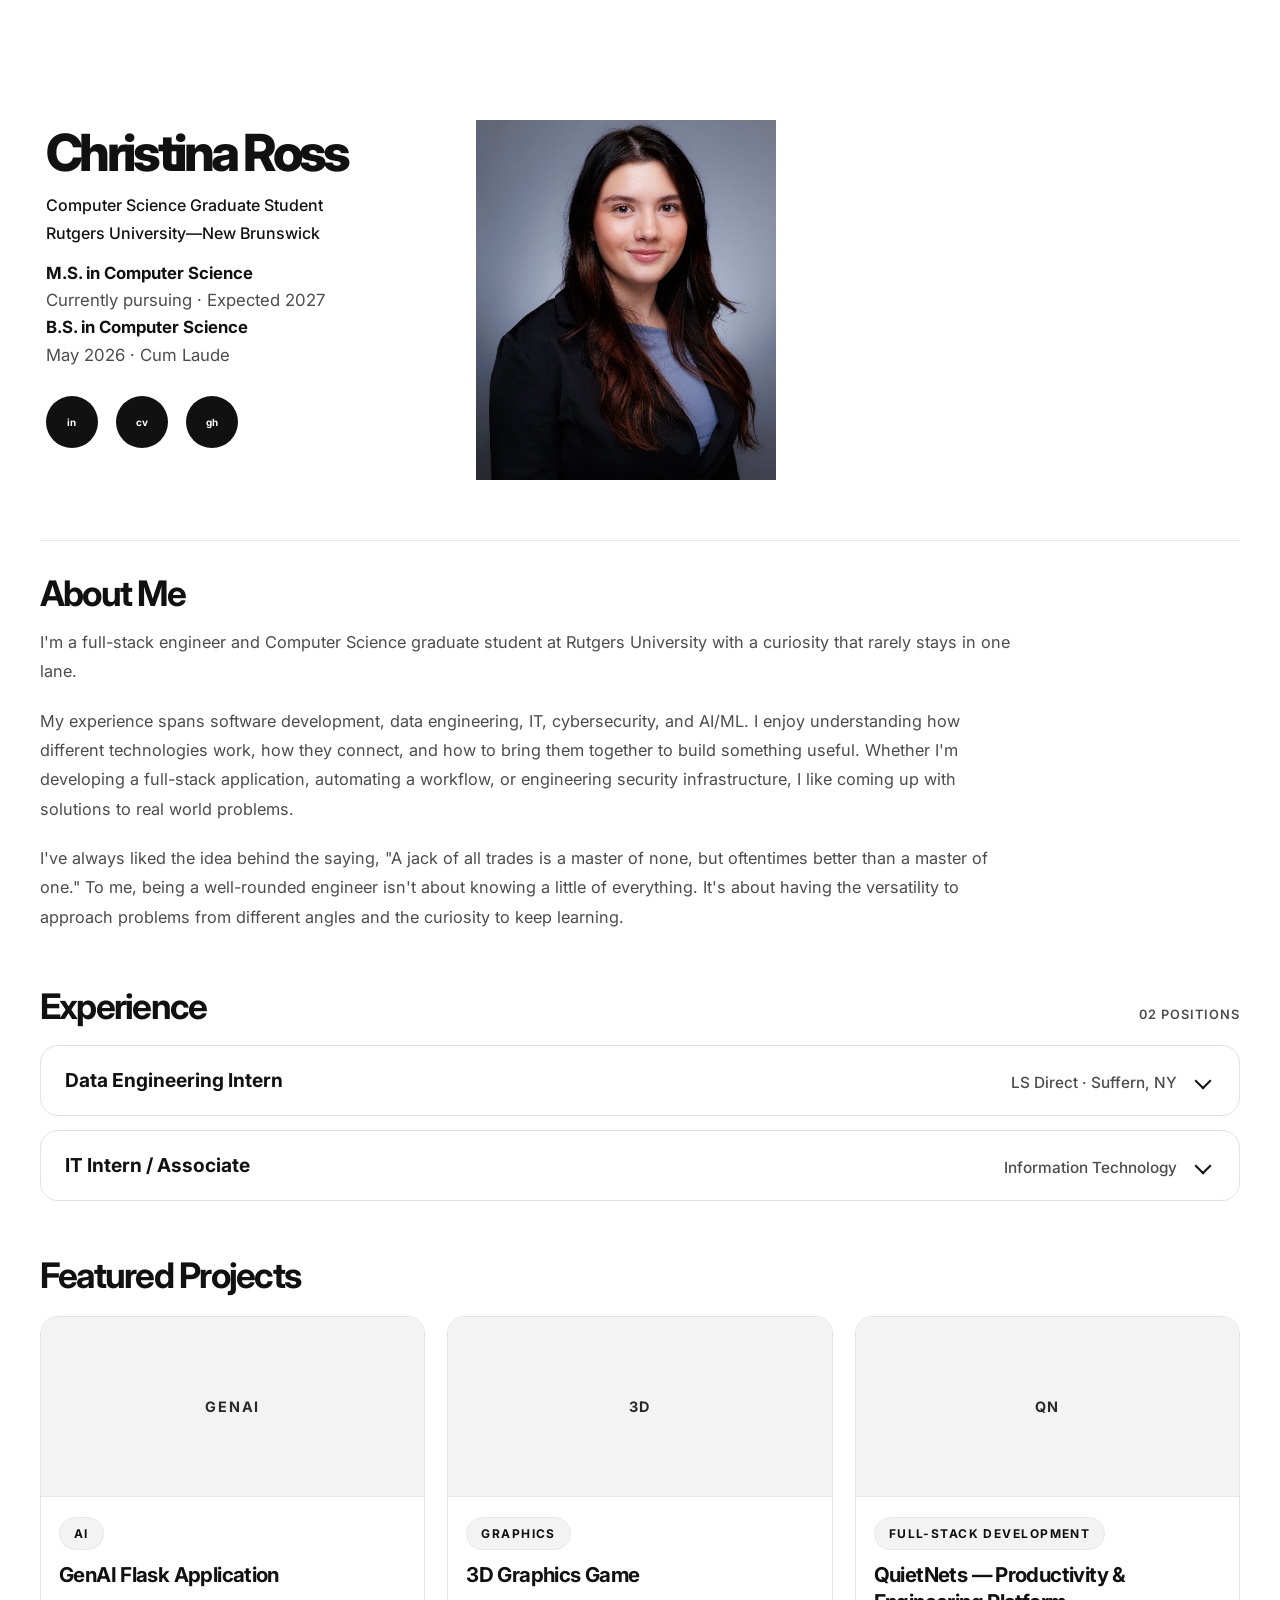
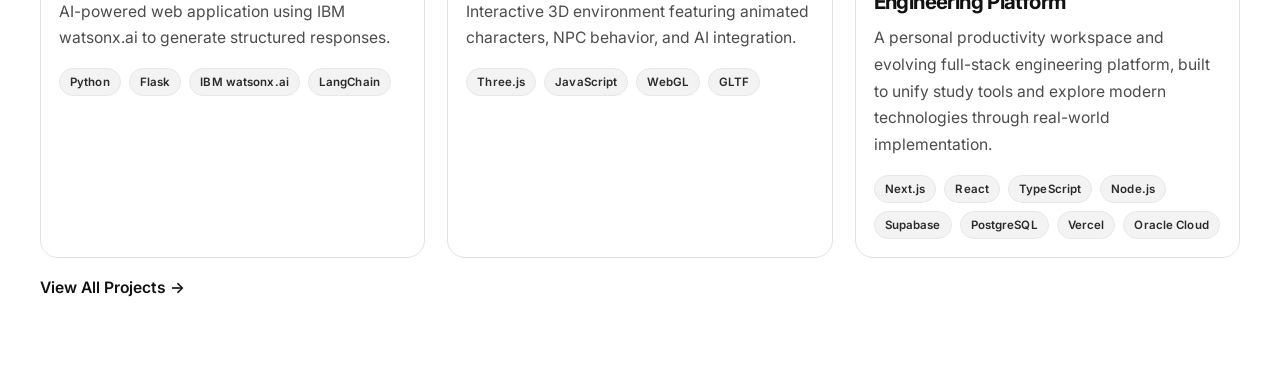
==== Resume Portfolio/index.html @ dfb537e1 "Update QuietNets featured project" ====
<!DOCTYPE html>
<html lang="en">
  <head>
    <meta charset="UTF-8" />
    <meta name="viewport" content="width=device-width, initial-scale=1.0" />
    <meta
      name="description"
      content="Christina Ross | Department of Computer Science, Rutgers-New Brunswick"
    />
    <title>Christina Ross</title>
    <link rel="preconnect" href="https://fonts.googleapis.com" />
    <link rel="preconnect" href="https://fonts.gstatic.com" crossorigin />
    <link
      href="https://fonts.googleapis.com/css2?family=Inter:wght@400;500;600;700;800;900&display=swap"
      rel="stylesheet"
    />
    <link rel="stylesheet" href="style.css" />
  </head>
  <body>
    <div class="page-shell">
      <header class="hero" aria-label="Profile header">
        <div class="hero-copy">
          <h1>Christina Ross</h1>
          <p class="dept">Computer Science Graduate Student</p>
          <p class="school">Rutgers University—New Brunswick</p>

          <div class="credential-group">
            <p class="credential-line"><span class="credential-label">M.S. in Computer Science</span></p>
            <p class="credential-line"><span class="credential-muted">Currently pursuing · Expected 2027</span></p>
            <p class="credential-line"><span class="credential-label">B.S. in Computer Science</span></p>
            <p class="credential-line"><span class="credential-muted">May 2026 · Cum Laude</span></p>
          </div>

          <nav class="social-links" aria-label="Links">
            <a href="https://www.linkedin.com/in/christina-a-ross-0234b2216/" target="_blank" rel="noreferrer" aria-label="LinkedIn" class="icon-circle">in</a>
            <a href="#" aria-label="Resume" class="icon-circle">cv</a>
            <a href="https://github.com/Christinaaross" target="_blank" rel="noreferrer" aria-label="GitHub" class="icon-circle">gh</a>
          </nav>

        </div>

        <div class="photo-wrap">
          <img src="christina.jpg" alt="Portrait of Christina Ross" />
        </div>
      </header>

      <div class="divider" aria-hidden="true"></div>

      <main>
        <section class="about-section" aria-labelledby="about-me-heading">
          <h2 id="about-me-heading">About Me</h2>
          <p>
            I'm a full-stack engineer and Computer Science graduate student at Rutgers University with a curiosity that rarely stays in one lane.
          </p>
          <br>
          <p>
            My experience spans software development, data engineering, IT, cybersecurity, and AI/ML. I enjoy understanding how different technologies work, how they connect, and how to bring them together to build something useful. Whether I'm developing a full-stack application, automating a workflow, or engineering security infrastructure, I like coming up with solutions to real world problems.
          </p>
          <br> 
          <p>
            I've always liked the idea behind the saying, "A jack of all trades is a master of none, but oftentimes better than a master of one." To me, being a well-rounded engineer isn't about knowing a little of everything. It's about having the versatility to approach problems from different angles and the curiosity to keep learning.
          </p>
        </section>

        <section class="experience-section" aria-labelledby="experience-heading">
          <div class="section-header">
            <h2 id="experience-heading">Experience</h2>
            <span class="position-count">02 Positions</span>
          </div>

          <div class="experience-list">
            <details class="experience-item">
              <summary>
                <div class="summary-main">
                  <p class="job-title">Data Engineering Intern</p>
                  <p class="company-line">LS Direct · Suffern, NY</p>
                </div>
                <span class="chevron" aria-hidden="true"></span>
              </summary>
              <div class="details-content">
                <ul>
                  <li>Built and maintained data pipelines to support reporting and operational workflows.</li>
                  <li>Collaborated with cross-functional teams to clean, validate, and transform data for analytics use cases.</li>
                  <li>Improved process efficiency by documenting systems, identifying bottlenecks, and supporting automation opportunities.</li>
                  <li>Technologies: Python, SQL, ETL workflows, data validation, cloud tools, and reporting systems.</li>
                </ul>
              </div>
            </details>

            <details class="experience-item">
              <summary>
                <div class="summary-main">
                  <p class="job-title">IT Intern / Associate</p>
                  <p class="company-line">Information Technology</p>
                </div>
                <span class="chevron" aria-hidden="true"></span>
              </summary>
              <div class="details-content">
                <ul>
                  <li>Supported day-to-day IT operations, troubleshooting technical issues and coordinating solutions for users.</li>
                  <li>Helped maintain documentation, device support processes, and service requests to improve responsiveness.</li>
                  <li>Worked with teams to improve system reliability, user support workflows, and operational efficiency.</li>
                  <li>Technologies: troubleshooting workflows, system support, documentation, and service operations.</li>
                </ul>
              </div>
            </details>
          </div>
        </section>

        <section class="projects-section" aria-labelledby="projects-heading">
          <div class="section-header projects-header">
            <h2 id="projects-heading">Featured Projects</h2>
          </div>

          <div id="project-grid" class="project-grid" aria-live="polite"></div>

          <div class="projects-footer">
            <a href="#" class="view-all-link" aria-label="View all projects">
              View All Projects <span aria-hidden="true">→</span>
            </a>
          </div>
        </section>
      </main>
    </div>

    <div id="project-modal" class="project-modal" aria-hidden="true">
      <div class="project-modal-backdrop" data-close-modal></div>
      <div class="project-modal-dialog" role="dialog" aria-modal="true" aria-labelledby="project-modal-title">
        <button type="button" class="modal-close" aria-label="Close project details">×</button>

        <div class="modal-header">
          <div class="project-modal-category" id="project-modal-category"></div>
          <h3 id="project-modal-title"></h3>
          <p class="project-subtitle" id="project-modal-subtitle"></p>
        </div>

        <div class="project-detail-tabs" id="project-detail-tabs"></div>

        <div class="modal-content" id="project-tab-panels"></div>

        <div class="modal-links">
          <a id="project-github-link" href="#" target="_blank" rel="noreferrer">GitHub Repository</a>
          <a id="project-demo-link" href="#" target="_blank" rel="noreferrer">Live Demo</a>
        </div>
      </div>
    </div>

    <script>
      const projects = [
        {
          id: "genai-flask-application",
          title: "GenAI Flask Application",
          category: "AI",
          description:
            "AI-powered web application using IBM watsonx.ai to generate structured responses.",
          technologies: ["Python", "Flask", "IBM watsonx.ai", "LangChain"],
          github: "#",
          demo: "#",
          overview:
            "This application combines a lightweight Flask backend with AI-driven prompting to generate structured, useful outputs for end users.",
          features: [
            "Prompt-based generation tailored to user requests",
            "Structured response handling for cleaner downstream use",
            "Integration with IBM watsonx.ai and LangChain primitives",
            "Simple, scalable web interface for interaction and experimentation"
          ],
          previewLabel: "GenAI"
        },
        {
          id: "threejs-game",
          title: "3D Graphics Game",
          category: "GRAPHICS",
          description:
            "Interactive 3D environment featuring animated characters, NPC behavior, and AI integration.",
          technologies: ["Three.js", "JavaScript", "WebGL", "GLTF"],
          github: "#",
          demo: "#",
          overview:
            "A collaborative 3D environment where users explore a scene featuring animated entities, behavioral systems, and visually rich interactions.",
          features: [
            "3D scene construction using Three.js and WebGL",
            "Animated characters and NPC behavior systems",
            "Asset-driven design with GLTF models",
            "Interactive environment built for exploration and play"
          ],
          previewLabel: "3D"
        },
        {
          id: "quietnets-productivity-platform",
          title: "QuietNets — Productivity & Engineering Platform",
          category: "FULL-STACK DEVELOPMENT",
          description:
            "A personal productivity workspace and evolving full-stack engineering platform, built to unify study tools and explore modern technologies through real-world implementation.",
          technologies: ["Next.js", "React", "TypeScript", "Node.js", "Supabase", "PostgreSQL", "Vercel", "Oracle Cloud"],
          github: "#",
          demo: "https://quietnets.vercel.app",
          overview:
            "QuietNets began as an effort to build the study and productivity environment I wished I had as a student. It has evolved into a continuously developing application where I can integrate and experiment with technologies I am learning.",
          subtitle: "Personal Project · Ongoing Development",
          realWorld:
            "QuietNets serves as a working full-stack platform for exploring modern web tools, deployment patterns, backend services, and secure application practices in a real-world product environment.",
          sections: {
            overview: {
              heading: "Overview",
              body: [
                "QuietNets began as an effort to build the study and productivity environment I wished I had as a student. Rather than relying on disconnected applications, I wanted a centralized workspace for studying, organizing tasks, managing resources, and staying focused.",
                "Over time, the project evolved into something more: a continuously developing platform where I can apply new engineering concepts, experiment with technologies, and integrate the systems I build into a functioning application.",
                "While the malware scanner is one integrated security component, QuietNets is primarily a personal productivity and engineering platform designed to support experimentation, workflow organization, and real-world full-stack development."
              ],
              bullets: [
                "Built a full-stack productivity workspace to consolidate study workflows, task management, and project organization.",
                "Used a modern frontend and backend stack to support a responsive, product-oriented user experience.",
                "Designed the application as an engineering playground for testing infrastructure, tooling, and deployment patterns.",
                "Integrated secure application practices and security-focused features as part of the broader platform, without making security the sole purpose of the project."
              ],
              quietNets: {
                title: "Engineering Playground",
                text: "QuietNets provides a real-world environment for exploring and validating new technologies, from infrastructure choices to developer workflows. It allows me to test ideas in a working application while keeping the product grounded in practical use and continued learning."
              }
            },
            architecture: {
              heading: "Architecture & Technologies",
              flow: [
                { title: "Frontend", subtitle: "Next.js · React · TypeScript", icon: "▣" },
                { title: "Backend", subtitle: "Node.js · API services", icon: "⚙️" },
                { title: "Database", subtitle: "Supabase · PostgreSQL", icon: "🗄️" },
                { title: "Authentication", subtitle: "Supabase Auth", icon: "🔐" },
                { title: "Cloud", subtitle: "Vercel · Oracle Cloud", icon: "☁️" },
                { title: "Security", subtitle: "File validation and malware scanning", icon: "🛡️" }
              ]
            },
            security: {
              heading: "Engineering Highlights",
              items: [
                ["Full-Stack Development", "Built a responsive application using Next.js, React, TypeScript, and Node.js-based server functionality."],
                ["Backend & Database Architecture", "Integrated Supabase and PostgreSQL with authentication, data persistence, and row-level access controls."],
                ["Cloud Infrastructure", "Deployed the frontend through Vercel and integrated Oracle Cloud infrastructure for backend services."],
                ["Authentication & Authorization", "Implemented secure application patterns to manage access and protect user-facing workflows."],
                ["Progressive Web App Capabilities", "Implemented PWA features to support installation on desktop and mobile devices."],
                ["Cybersecurity Integration", "Incorporated malware-focused security checks as one part of a broader platform designed for experimentation and product development."]
              ]
            },
            testing: {
              heading: "Engineering Playground",
              stats: [
                ["Ongoing", "Platform development"],
                ["Iterative", "Feature testing"],
                ["Practical", "Real deployment"],
                ["Flexible", "Technology exploration"]
              ],
              adversarial: [
                "Testing new architecture patterns in a live app context",
                "Evaluating frontend and backend integration choices",
                "Exploring secure design patterns in a working product",
                "Assessing new tooling and deployment workflows",
                "Building a sandbox for experimentation without sacrificing usability"
              ],
              note: "The project is designed as an evolving engineering environment, not a static demo."
            },
            tech: {
              heading: "Architecture & Technologies",
              rows: [
                ["Frontend", "Next.js, React, TypeScript"],
                ["Backend", "Node.js, server-side API routes"],
                ["Database", "PostgreSQL, Supabase"],
                ["Authentication", "Supabase Auth, secure access patterns"],
                ["Cloud", "Vercel, Oracle Cloud"],
                ["Security", "Malware scanning, file validation, application hardening"],
                ["Future exploration", "AI/ML, automation, additional integrations"]
              ]
            }
          },
          previewLabel: "QN"
        }
      ];

      const projectGrid = document.getElementById("project-grid");
      const projectModal = document.getElementById("project-modal");
      const projectModalTitle = document.getElementById("project-modal-title");
      const projectModalSubtitle = document.getElementById("project-modal-subtitle");
      const projectModalCategory = document.getElementById("project-modal-category");
      const projectDetailTabs = document.getElementById("project-detail-tabs");
      const projectTabPanels = document.getElementById("project-tab-panels");
      const projectGithubLink = document.getElementById("project-github-link");
      const projectDemoLink = document.getElementById("project-demo-link");
      let currentProject = null;
      let activeTab = "overview";

      function createProjectCard(project) {
        const card = document.createElement("article");
        card.className = "project-card";
        card.tabIndex = 0;
        card.setAttribute("role", "button");
        card.setAttribute("aria-label", `Open details for ${project.title}`);

        const preview = document.createElement("div");
        preview.className = "project-preview";
        preview.innerHTML = `<span class="project-preview-icon">${project.previewLabel}</span>`;

        const content = document.createElement("div");
        content.className = "project-content";
        content.innerHTML = `
          <div class="project-category">${project.category}</div>
          <h3>${project.title}</h3>
          <p>${project.description}</p>
          <div class="tech-tags">
            ${project.technologies.map((tag) => `<span>${tag}</span>`).join("")}
          </div>
        `;

        const openProject = () => openProjectDetails(project);
        card.addEventListener("click", openProject);
        card.addEventListener("keydown", (event) => {
          if (event.key === "Enter" || event.key === " ") {
            event.preventDefault();
            openProject();
          }
        });

        card.appendChild(preview);
        card.appendChild(content);
        return card;
      }

      function renderTabs() {
        const tabs = [
          { id: "overview", label: "Overview" },
          { id: "architecture", label: "Architecture" },
          { id: "security", label: "Security" },
          { id: "testing", label: "Testing" },
          { id: "tech", label: "Tech Stack" }
        ];

        projectDetailTabs.innerHTML = tabs
          .map(
            (tab) => `
              <button type="button" class="${tab.id === activeTab ? "active" : ""}" data-tab="${tab.id}">
                ${tab.label}
              </button>
            `
          )
          .join("");

        projectDetailTabs.querySelectorAll("button").forEach((button) => {
          button.addEventListener("click", () => {
            activeTab = button.dataset.tab;
            renderTabs();
            renderTabContent();
          });
        });
      }

      function renderTabContent() {
        if (!currentProject) return;
        const sections = currentProject.sections;
        const sectionContent = sections[activeTab];

        if (!sectionContent) return;

        const generated = [];

        if (activeTab === "overview") {
          generated.push(`
            <div class="tab-panel active">
              <div class="project-kicker">Overview</div>
              <h4>${sectionContent.heading}</h4>
              ${sectionContent.body.map((paragraph) => `<p>${paragraph}</p>`).join("")}
              <div class="project-quietnets">
                <h5>${sectionContent.quietNets.title}</h5>
                <p>${sectionContent.quietNets.text}</p>
              </div>
              <div class="modal-section">
                <h4>Key contributions</h4>
                <ul>
                  ${sectionContent.bullets.map((item) => `<li>${item}</li>`).join("")}
                </ul>
              </div>
            </div>
          `);
        }

        if (activeTab === "architecture") {
          generated.push(`
            <div class="tab-panel active">
              <div class="project-kicker">Architecture</div>
              <h4>${sectionContent.heading}</h4>
              <div class="architecture-flow">
                ${sectionContent.flow
                  .map(
                    (item, index) => `
                      <div>
                        <div class="arch-box">
                          <div class="icon">${item.icon}</div>
                          <strong>${item.title}</strong>
                          <span>${item.subtitle}</span>
                        </div>
                        ${index < sectionContent.flow.length - 1 ? '<div class="arch-arrow">↓</div>' : ""}
                      </div>
                    `
                  )
                  .join("")}
              </div>
            </div>
          `);
        }

        if (activeTab === "security") {
          generated.push(`
            <div class="tab-panel active">
              <div class="project-kicker">Security Engineering</div>
              <h4>${sectionContent.heading}</h4>
              <div class="security-checklist">
                ${sectionContent.items
                  .map(
                    ([title, text]) => `
                      <div class="issue"><strong>${title}</strong><span>${text}</span></div>
                    `
                  )
                  .join("")}
              </div>
            </div>
          `);
        }

        if (activeTab === "testing") {
          generated.push(`
            <div class="tab-panel active">
              <div class="project-kicker">Security Testing</div>
              <h4>${sectionContent.heading}</h4>
              <div class="test-grid">
                ${sectionContent.stats
                  .map(
                    ([value, label]) => `
                      <div class="test-stat">
                        <strong>${value}</strong>
                        <span>${label}</span>
                      </div>
                    `
                  )
                  .join("")}
              </div>
              <div class="modal-section">
                <h4>Attack and failure scenarios tested</h4>
                <ul class="adversarial-list">
                  ${sectionContent.adversarial.map((item) => `<li>${item}</li>`).join("")}
                </ul>
              </div>
              <p class="note-text">${sectionContent.note}</p>
            </div>
          `);
        }

        if (activeTab === "tech") {
          generated.push(`
            <div class="tab-panel active">
              <div class="project-kicker">Technologies</div>
              <h4>${sectionContent.heading}</h4>
              <div class="tech-table">
                ${sectionContent.rows
                  .map(
                    ([tech, purpose]) => `
                      <div class="tech-row"><strong>${tech}</strong><span>${purpose}</span></div>
                    `
                  )
                  .join("")}
              </div>
            </div>
          `);
        }

        projectTabPanels.innerHTML = generated.join("");
      }

      function openProjectDetails(project) {
        currentProject = project;
        activeTab = "overview";
        projectModalTitle.textContent = project.title;
        projectModalSubtitle.textContent = project.subtitle || "Independent Security Engineering Project";
        projectModalCategory.textContent = project.category;
        projectGithubLink.href = project.github;
        projectDemoLink.href = project.demo;
        renderTabs();
        renderTabContent();
        projectModal.classList.add("is-visible");
        projectModal.setAttribute("aria-hidden", "false");
      }

      function closeProjectDetails() {
        projectModal.classList.remove("is-visible");
        projectModal.setAttribute("aria-hidden", "true");
      }

      document.querySelectorAll("[data-close-modal]").forEach((button) => {
        button.addEventListener("click", closeProjectDetails);
      });

      document.querySelector(".modal-close").addEventListener("click", closeProjectDetails);

      document.addEventListener("keydown", (event) => {
        if (event.key === "Escape" && projectModal.classList.contains("is-visible")) {
          closeProjectDetails();
        }
      });

      projects.forEach((project) => {
        projectGrid.appendChild(createProjectCard(project));
      });
    </script>
  </body>
</html>
---- Resume Portfolio/style.css ----
:root {
  --page-bg: #ffffff;
  --text: #111111;
  --muted: #4c4c4c;
  --soft: #f3f3f3;
  --divider: #e7e7e7;
  --black: #111111;
}

* {
  box-sizing: border-box;
}

html {
  scroll-behavior: smooth;
}

body {
  margin: 0;
  background: var(--page-bg);
  color: var(--text);
  font-family: "Inter", "Helvetica Neue", Arial, sans-serif;
}

img {
  max-width: 100%;
  display: block;
}

 a {
  color: inherit;
}

.page-shell {
  width: min(1200px, calc(100% - 72px));
  margin: 0 auto;
  padding: 72px 0 90px;
}

.hero {
  display: flex;
  align-items: center;
  justify-content: flex-start;
  gap: 110px;
  min-height: 420px;
  padding-left: 6px;
}

.hero-copy {
  flex: 0 1 auto;
  min-width: 0;
  padding-top: 12px;
}

h1 {
  margin: 0;
  font-size: clamp(3rem, 4vw, 5.2rem);
  line-height: 0.95;
  letter-spacing: -0.07em;
  font-weight: 800;
}

.dept,
.school {
  margin: 0;
  font-size: clamp(1rem, 1.2vw, 1.2rem);
  font-weight: 500;
  color: var(--text);
}

.dept {
  margin-top: 18px;
}

.school {
  margin-top: 8px;
}

.credential-group {
  margin-top: 18px;
  display: flex;
  flex-direction: column;
  gap: 2px;
  padding-left: 0;
}

.credential-line {
  margin: 0;
  font-size: 1.05rem;
  line-height: 1.5;
  color: var(--text);
}

.credential-label {
  font-weight: 700;
}

.credential-muted {
  color: var(--muted);
  font-weight: 400;
}

.social-links {
  display: flex;
  align-items: center;
  gap: 18px;
  margin-top: 28px;
  flex-wrap: wrap;
}

.profile-note {
  margin-top: 18px;
  font-size: 0.95rem;
  color: var(--muted);
  font-style: italic;
}

.icon-circle {
  display: inline-flex;
  align-items: center;
  justify-content: center;
  width: 52px;
  height: 52px;
  border-radius: 50%;
  background: var(--black);
  color: #ffffff;
  text-decoration: none;
  font-size: 0.62rem;
  font-weight: 700;
  letter-spacing: 0.02em;
  text-transform: lowercase;
  transition: transform 0.2s ease, opacity 0.2s ease;
}

.icon-circle:hover {
  opacity: 0.9;
  transform: translateY(-1px);
}

.photo-wrap {
  flex: 0 0 300px;
  align-self: flex-start;
  display: flex;
  justify-content: flex-start;
  margin-top: 48px;
  margin-left: 18px;
  padding: 0;
}

.photo-wrap img {
  width: 300px;
  height: auto;
  aspect-ratio: 5 / 6;
  object-fit: cover;
  object-position: center 38%;
  display: block;
  border: 0;
  box-shadow: none;
  border-radius: 0;
  background: transparent;
}

.divider {
  border-top: 1px solid var(--divider);
  margin-top: 48px;
}

.about-section {
  padding-top: 34px;
}

.about-section h2 {
  margin: 0 0 16px;
  font-size: clamp(2.2rem, 2.4vw, 3.1rem);
  line-height: 1.05;
  letter-spacing: -0.05em;
  font-weight: 700;
}

.about-section p {
  max-width: 980px;
  margin: 0;
  font-size: 1.02rem;
  line-height: 1.8;
  color: var(--muted);
}

.about-section p + p {
  margin-top: 1rem;
}

.experience-section {
  padding-top: 56px;
}

.section-header {
  display: flex;
  align-items: baseline;
  justify-content: space-between;
  gap: 16px;
  margin-bottom: 20px;
}

.section-header h2 {
  margin: 0;
  font-size: clamp(2.2rem, 2.4vw, 3.1rem);
  line-height: 1.05;
  letter-spacing: -0.05em;
  font-weight: 700;
}

.position-count {
  font-size: 0.8rem;
  letter-spacing: 0.08em;
  text-transform: uppercase;
  color: var(--muted);
  font-weight: 600;
}

.experience-list {
  display: flex;
  flex-direction: column;
  gap: 14px;
}

.experience-item {
  border: 1px solid #dfe3e8;
  border-radius: 18px;
  background: #ffffff;
  overflow: hidden;
  transition: border-color 0.2s ease, box-shadow 0.2s ease;
}

.experience-item:hover {
  border-color: #c7ced6;
  box-shadow: 0 8px 18px rgba(17, 17, 17, 0.04);
}

.experience-item[open] {
  border-color: #111111;
  box-shadow: 0 8px 18px rgba(17, 17, 17, 0.06);
}

.experience-item summary {
  list-style: none;
  display: flex;
  align-items: center;
  justify-content: space-between;
  gap: 20px;
  width: 100%;
  padding: 22px 24px;
  cursor: pointer;
}

.experience-item summary::-webkit-details-marker {
  display: none;
}

.summary-main {
  display: flex;
  align-items: center;
  justify-content: space-between;
  width: 100%;
  gap: 16px;
}

.job-title {
  margin: 0;
  font-size: 1.2rem;
  line-height: 1.3;
  font-weight: 700;
}

.company-line {
  margin: 4px 0 0;
  color: var(--muted);
  font-size: 0.96rem;
  font-weight: 500;
}

.chevron {
  width: 12px;
  height: 12px;
  border-right: 2px solid #111111;
  border-bottom: 2px solid #111111;
  transform: rotate(45deg);
  transition: transform 0.2s ease;
  flex-shrink: 0;
  margin-right: 6px;
}

.experience-item[open] .chevron {
  transform: rotate(225deg);
}

.details-content {
  padding: 0 24px 22px;
  color: var(--muted);
}

.details-content ul {
  margin: 0;
  padding-left: 1.2rem;
  line-height: 1.8;
}

.details-content li + li {
  margin-top: 4px;
}

.projects-section {
  padding-top: 56px;
}

.projects-header {
  margin-bottom: 22px;
}

.project-grid {
  display: grid;
  grid-template-columns: repeat(3, minmax(0, 1fr));
  gap: 22px;
}

.project-card {
  display: flex;
  flex-direction: column;
  background: #ffffff;
  border: 1px solid #dfe3e8;
  border-radius: 18px;
  overflow: hidden;
  cursor: pointer;
  transition: transform 0.2s ease, box-shadow 0.2s ease, border-color 0.2s ease;
}

.project-card:hover,
.project-card:focus-visible {
  transform: translateY(-3px);
  border-color: #c7ced6;
  box-shadow: 0 10px 22px rgba(17, 17, 17, 0.06);
}

.project-preview {
  display: flex;
  align-items: center;
  justify-content: center;
  width: 100%;
  height: 180px;
  background: #f3f3f3;
  border-bottom: 1px solid #e7e7e7;
  color: #2a2a2a;
  font-size: 0.9rem;
  font-weight: 700;
  letter-spacing: 0.12em;
  text-transform: uppercase;
}

.project-category,
.project-modal-category {
  display: inline-flex;
  align-items: center;
  justify-content: center;
  gap: 8px;
  margin-bottom: 12px;
  padding: 8px 14px;
  border-radius: 999px;
  background: #f3f3f3;
  border: 1px solid #e7e7e7;
  color: var(--text);
  font-size: 0.75rem;
  font-weight: 700;
  letter-spacing: 0.12em;
  text-transform: uppercase;
}

.project-content {
  padding: 20px 18px 18px;
}

.project-content h3 {
  margin: 0 0 10px;
  font-size: 1.28rem;
  line-height: 1.3;
  letter-spacing: -0.03em;
}

.project-content p {
  margin: 0;
  color: var(--muted);
  line-height: 1.7;
  font-size: 0.98rem;
}

.tech-tags {
  display: flex;
  flex-wrap: wrap;
  gap: 8px;
  margin-top: 16px;
}

.tech-tags span,
.modal-tech-tags span {
  display: inline-flex;
  align-items: center;
  padding: 6px 10px;
  border-radius: 999px;
  background: #f3f3f3;
  border: 1px solid #e7e7e7;
  color: #2a2a2a;
  font-size: 0.72rem;
  font-weight: 600;
  letter-spacing: 0.01em;
}

.projects-footer {
  display: flex;
  justify-content: flex-start;
  padding-top: 20px;
}

.view-all-link {
  color: var(--text);
  text-decoration: none;
  font-weight: 600;
  font-size: 0.98rem;
}

.view-all-link:hover {
  text-decoration: underline;
}

.project-modal {
  position: fixed;
  inset: 0;
  display: none;
  align-items: center;
  justify-content: center;
  z-index: 1000;
  padding: 24px;
}

.project-modal.is-visible {
  display: flex;
}

.project-modal-backdrop {
  position: absolute;
  inset: 0;
  background: rgba(0, 0, 0, 0.7);
}

.project-modal-dialog {
  position: relative;
  z-index: 1;
  width: min(1180px, 100%);
  max-height: min(90vh, 900px);
  overflow: auto;
  background: #ffffff;
  border: 1px solid #dfe3e8;
  border-radius: 28px;
  box-shadow: 0 18px 44px rgba(17, 17, 17, 0.12);
  color: var(--text);
}

.modal-close {
  position: absolute;
  top: 22px;
  right: 22px;
  border: 1px solid #dfe3e8;
  background: #ffffff;
  color: var(--text);
  width: 42px;
  height: 42px;
  border-radius: 50%;
  font-size: 1.6rem;
  line-height: 1;
  cursor: pointer;
}

.modal-header {
  padding: 34px 28px 18px;
}

.modal-header h3 {
  margin: 0;
  font-size: clamp(2rem, 3vw, 3rem);
  line-height: 1.1;
  letter-spacing: -0.06em;
  font-weight: 700;
}

.modal-header .project-subtitle {
  margin: 10px 0 0;
  color: var(--muted);
  font-size: 1.05rem;
  line-height: 1.5;
}

.project-detail-tabs {
  display: flex;
  gap: 12px;
  flex-wrap: wrap;
  padding: 0 28px 18px;
}

.project-detail-tabs button {
  border: 1px solid #dfe3e8;
  background: #f7f7f7;
  color: var(--text);
  border-radius: 999px;
  padding: 12px 18px;
  font-size: 1rem;
  cursor: pointer;
  transition: all 0.2s ease;
}

.project-detail-tabs button.active {
  background: #111111;
  color: #ffffff;
  border-color: #111111;
}

.modal-content {
  padding: 0 28px 28px;
}

.tab-panel {
  display: none;
}

.tab-panel.active {
  display: block;
}

.tab-panel h4 {
  margin: 0 0 18px;
  font-size: clamp(2rem, 2.2vw, 2.6rem);
  line-height: 1.1;
  letter-spacing: -0.05em;
}

.tab-panel p,
.tab-panel li {
  color: var(--muted);
  line-height: 1.8;
  font-size: 1.08rem;
}

.tab-panel p {
  margin: 0 0 18px;
}

.tab-panel ul {
  margin: 0;
  padding-left: 1.5rem;
}

.tab-panel li + li {
  margin-top: 8px;
}

.project-kicker {
  display: inline-flex;
  align-items: center;
  gap: 10px;
  margin: 0 0 18px;
  padding: 10px 16px;
  border-radius: 999px;
  background: #f3f3f3;
  border: 1px solid #e7e7e7;
  font-size: 0.82rem;
  letter-spacing: 0.12em;
  text-transform: uppercase;
  color: var(--text);
  font-weight: 700;
}

.project-quietnets {
  margin-top: 20px;
  padding-top: 18px;
  border-top: 1px solid #e7e7e7;
}

.project-quietnets h5 {
  margin: 0 0 10px;
  font-size: 1.1rem;
  color: var(--text);
}

.project-quietnets a {
  color: var(--text);
  text-decoration: underline;
}

.architecture-flow {
  display: flex;
  flex-direction: column;
  gap: 18px;
  margin-top: 10px;
}

.arch-box {
  display: flex;
  flex-direction: column;
  align-items: center;
  justify-content: center;
  min-height: 130px;
  padding: 18px 22px;
  background: #f7f7f7;
  border: 1px solid #e7e7e7;
  border-radius: 18px;
  text-align: center;
}

.arch-box .icon {
  font-size: 1.8rem;
  margin-bottom: 6px;
}

.arch-box strong {
  display: block;
  font-size: clamp(1.5rem, 2vw, 2rem);
  line-height: 1.2;
  margin-bottom: 4px;
}

.arch-box span {
  color: var(--muted);
  font-size: 1rem;
}

.arch-arrow {
  text-align: center;
  font-size: 2rem;
  color: var(--muted);
}

.security-checklist,
.tech-table {
  display: grid;
  grid-template-columns: 1fr 1.6fr;
  gap: 12px 20px;
}

.security-checklist .issue,
.tech-table .tech-row {
  display: contents;
}

.security-checklist .issue > strong,
.tech-table .tech-row > strong {
  font-size: 1.1rem;
  font-weight: 700;
  color: var(--text);
  padding-top: 6px;
}

.security-checklist .issue > span,
.tech-table .tech-row > span {
  color: var(--muted);
  line-height: 1.7;
  padding-top: 6px;
}

.security-checklist .issue::before,
.tech-table .tech-row::before {
  content: "✓";
  color: #62d39a;
  font-weight: 800;
  font-size: 1.2rem;
  display: inline-block;
  margin-right: 10px;
  vertical-align: middle;
}

.test-grid {
  display: grid;
  grid-template-columns: repeat(2, minmax(0, 1fr));
  gap: 20px 30px;
  margin-top: 12px;
}

.test-stat {
  display: flex;
  flex-direction: column;
  gap: 6px;
}

.test-stat strong {
  font-size: clamp(2.2rem, 3vw, 3rem);
  letter-spacing: -0.06em;
}

.test-stat span {
  color: var(--muted);
  font-size: 1rem;
}

.adversarial-list {
  margin-top: 22px;
  padding-left: 1.2rem;
}

.note-text {
  margin-top: 26px;
  color: var(--muted);
}

.modal-links {
  display: flex;
  flex-wrap: wrap;
  gap: 12px;
  margin-top: 0;
  padding: 0 28px 28px;
}

.modal-links a {
  display: inline-flex;
  align-items: center;
  justify-content: center;
  padding: 10px 14px;
  border: 1px solid #dfe3e8;
  border-radius: 999px;
  text-decoration: none;
  color: var(--text);
  background: #f7f7f7;
  transition: border-color 0.2s ease, transform 0.2s ease;
}

.modal-links a:hover {
  border-color: #c7ced6;
  transform: translateY(-1px);
}

@media (max-width: 980px) {
  .project-grid {
    grid-template-columns: repeat(2, minmax(0, 1fr));
  }

  .security-checklist,
  .tech-table {
    grid-template-columns: 1fr;
  }
}

@media (max-width: 980px) {
  .project-grid {
    grid-template-columns: repeat(2, minmax(0, 1fr));
  }
}

@media (max-width: 820px) {
  .page-shell {
    width: min(100% - 28px, 680px);
    padding-top: 38px;
    padding-bottom: 52px;
  }

  .hero {
    flex-direction: column;
    align-items: center;
    text-align: center;
    gap: 26px;
  }

  .hero-copy {
    width: 100%;
  }

  .contact-row {
    justify-content: center;
  }

  .social-links {
    justify-content: center;
  }

  .photo-wrap {
    width: 100%;
    justify-content: center;
    flex-basis: auto;
    align-self: center;
    margin-top: 0;
    padding: 0;
  }

  .photo-wrap img {
    width: min(72vw, 320px);
    height: auto;
    max-height: none;
  }

  .divider {
    margin-top: 32px;
  }
}
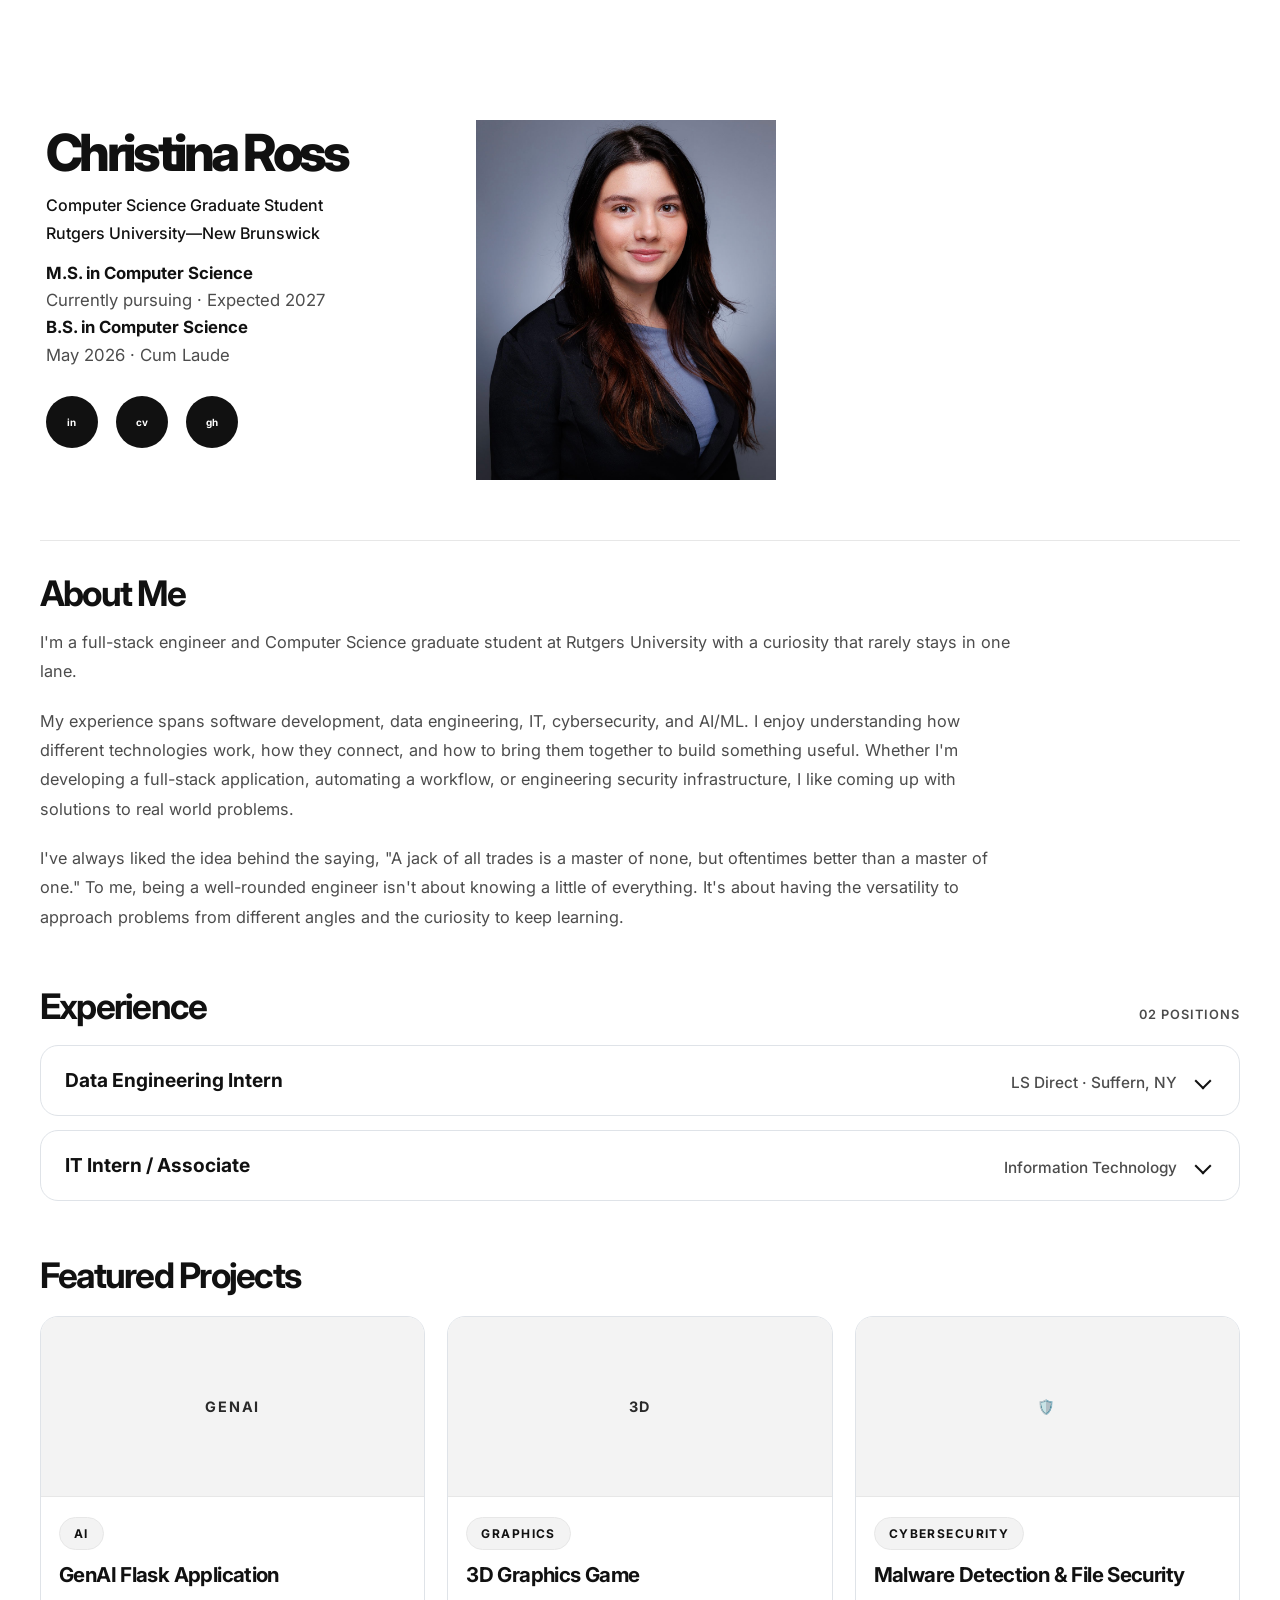
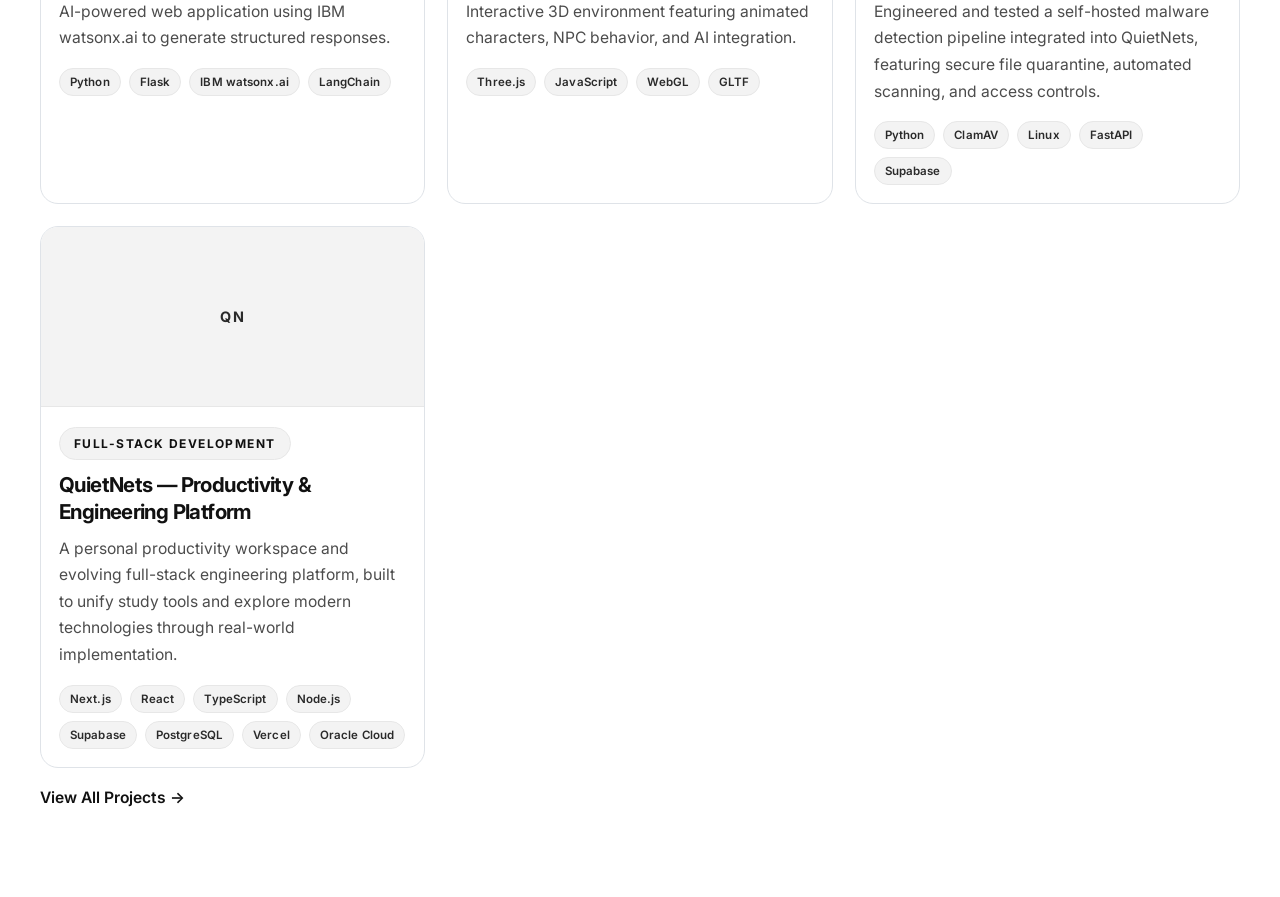
==== commit ff84e0ce: "Restore separate malware and QuietNets cards" ====
--- a/Resume Portfolio/index.html
+++ b/Resume Portfolio/index.html
@@ -186,6 +186,96 @@
           previewLabel: "3D"
         },
         {
+          id: "malware-detection-file-security",
+          title: "Malware Detection & File Security",
+          category: "CYBERSECURITY",
+          description:
+            "Engineered and tested a self-hosted malware detection pipeline integrated into QuietNets, featuring secure file quarantine, automated scanning, and access controls.",
+          technologies: ["Python", "ClamAV", "Linux", "FastAPI", "Supabase"],
+          github: "#",
+          demo: "https://quietnets.vercel.app",
+          overview:
+            "This project addresses the core security challenge of safely handling uploaded files in a web application. I designed and implemented a self-hosted malware scanning pipeline for QuietNets that quarantines suspicious uploads, blocks unverified files, and enforces controlled release policies before content reaches end users.",
+          subtitle: "Independent Security Engineering Project",
+          realWorld:
+            "QuietNets is the working full-stack application where this security pipeline was implemented and tested. The system protects user file uploads within the application by validating content and enforcing controlled access before files are released.",
+          sections: {
+            overview: {
+              heading: "Project overview",
+              body: [
+                "Designed and deployed a self-hosted malware detection pipeline that scans uploaded files before allowing access to them.",
+                "The system combines asynchronous background processing, file quarantine, antivirus scanning, and database-level access controls to prevent malicious or unverified files from reaching users.",
+                "The workflow was implemented directly in QuietNets to protect real application file uploads while preserving a secure and auditable release process."
+              ],
+              bullets: [
+                "Developed a Python-based scanning worker and REST API for secure file handling.",
+                "Integrated ClamAV antivirus scanning with automated signature updates.",
+                "Implemented quarantine, file verification, and secure release workflows.",
+                "Deployed and hardened a Linux scanning environment for controlled execution."
+              ],
+              quietNets: {
+                title: "Real-World Application: QuietNets",
+                text: "This system protects file uploads in the QuietNets application, where files are validated in a secure pipeline before they are released to downstream users. The solution was designed to be practical, measurable, and production-aware while keeping the architecture focused on security and reliability."
+              }
+            },
+            architecture: {
+              heading: "System architecture",
+              flow: [
+                { title: "File upload", subtitle: "Next.js / Vercel", icon: "⇪" },
+                { title: "Private quarantine", subtitle: "Supabase Storage + PostgreSQL", icon: "🔒" },
+                { title: "Background worker", subtitle: "Oracle Linux · Python · FastAPI", icon: "⚙️" },
+                { title: "ClamAV scanning", subtitle: "Signature-based detection", icon: "🛡️" },
+                { title: "Verified release", subtitle: "Approved file or block", icon: "✅" }
+              ]
+            },
+            security: {
+              heading: "Security engineering controls",
+              items: [
+                ["Fail-closed architecture", "Unscanned, suspicious, or failed uploads cannot be released."],
+                ["HMAC-SHA256 authentication", "Signed worker requests with timestamps, key IDs, nonces, and replay protection."],
+                ["Least-privilege storage", "Private quarantine, Supabase Row Level Security, and server-only credentials."],
+                ["Linux hardening", "SELinux enforcing, local scanner binding, restricted Unix socket, and systemd services."],
+                ["File validation", "Size and content checks, archive protection, and SHA-256 integrity verification."],
+                ["Recovery controls", "Job leases, bounded retries, and recovery flow for worker or scanner interruptions."]
+              ]
+            },
+            testing: {
+              heading: "Security validation",
+              stats: [
+                ["75/75", "Scanner tests"],
+                ["50/50", "End-to-end tests"],
+                ["30/30", "Database policy tests"],
+                ["20/20", "Security unit tests"]
+              ],
+              adversarial: [
+                "EICAR antivirus test files, including ZIP-contained samples",
+                "Encrypted archives and decompression-bomb attempts",
+                "File type and content mismatches",
+                "Concurrent file uploads",
+                "Scanner outages, retry behavior, and crash recovery",
+                "Unauthorized file access and verified-file replacement attempts"
+              ],
+              note: "These are recorded results from the project’s test runs, not a formal security certification."
+            },
+            tech: {
+              heading: "Technologies and their roles",
+              rows: [
+                ["Python", "Background scanning worker and service orchestration."],
+                ["FastAPI / Uvicorn", "Local scanning API and request handling."],
+                ["ClamAV / clamd", "Signature-based malware detection."],
+                ["freshclam", "Antivirus signature updates."],
+                ["Oracle Linux", "Self-hosted scanning infrastructure."],
+                ["systemd", "Worker and scanner service management."],
+                ["SELinux", "Operating system access restrictions."],
+                ["Supabase / PostgreSQL", "Quarantine metadata, job state, and RLS."],
+                ["Next.js / TypeScript", "Secure upload and job-management endpoints."],
+                ["HMAC-SHA256", "Authenticated worker communications and request integrity."]
+              ]
+            }
+          },
+          previewLabel: "🛡️"
+        },
+        {
           id: "quietnets-productivity-platform",
           title: "QuietNets — Productivity & Engineering Platform",
           category: "FULL-STACK DEVELOPMENT",
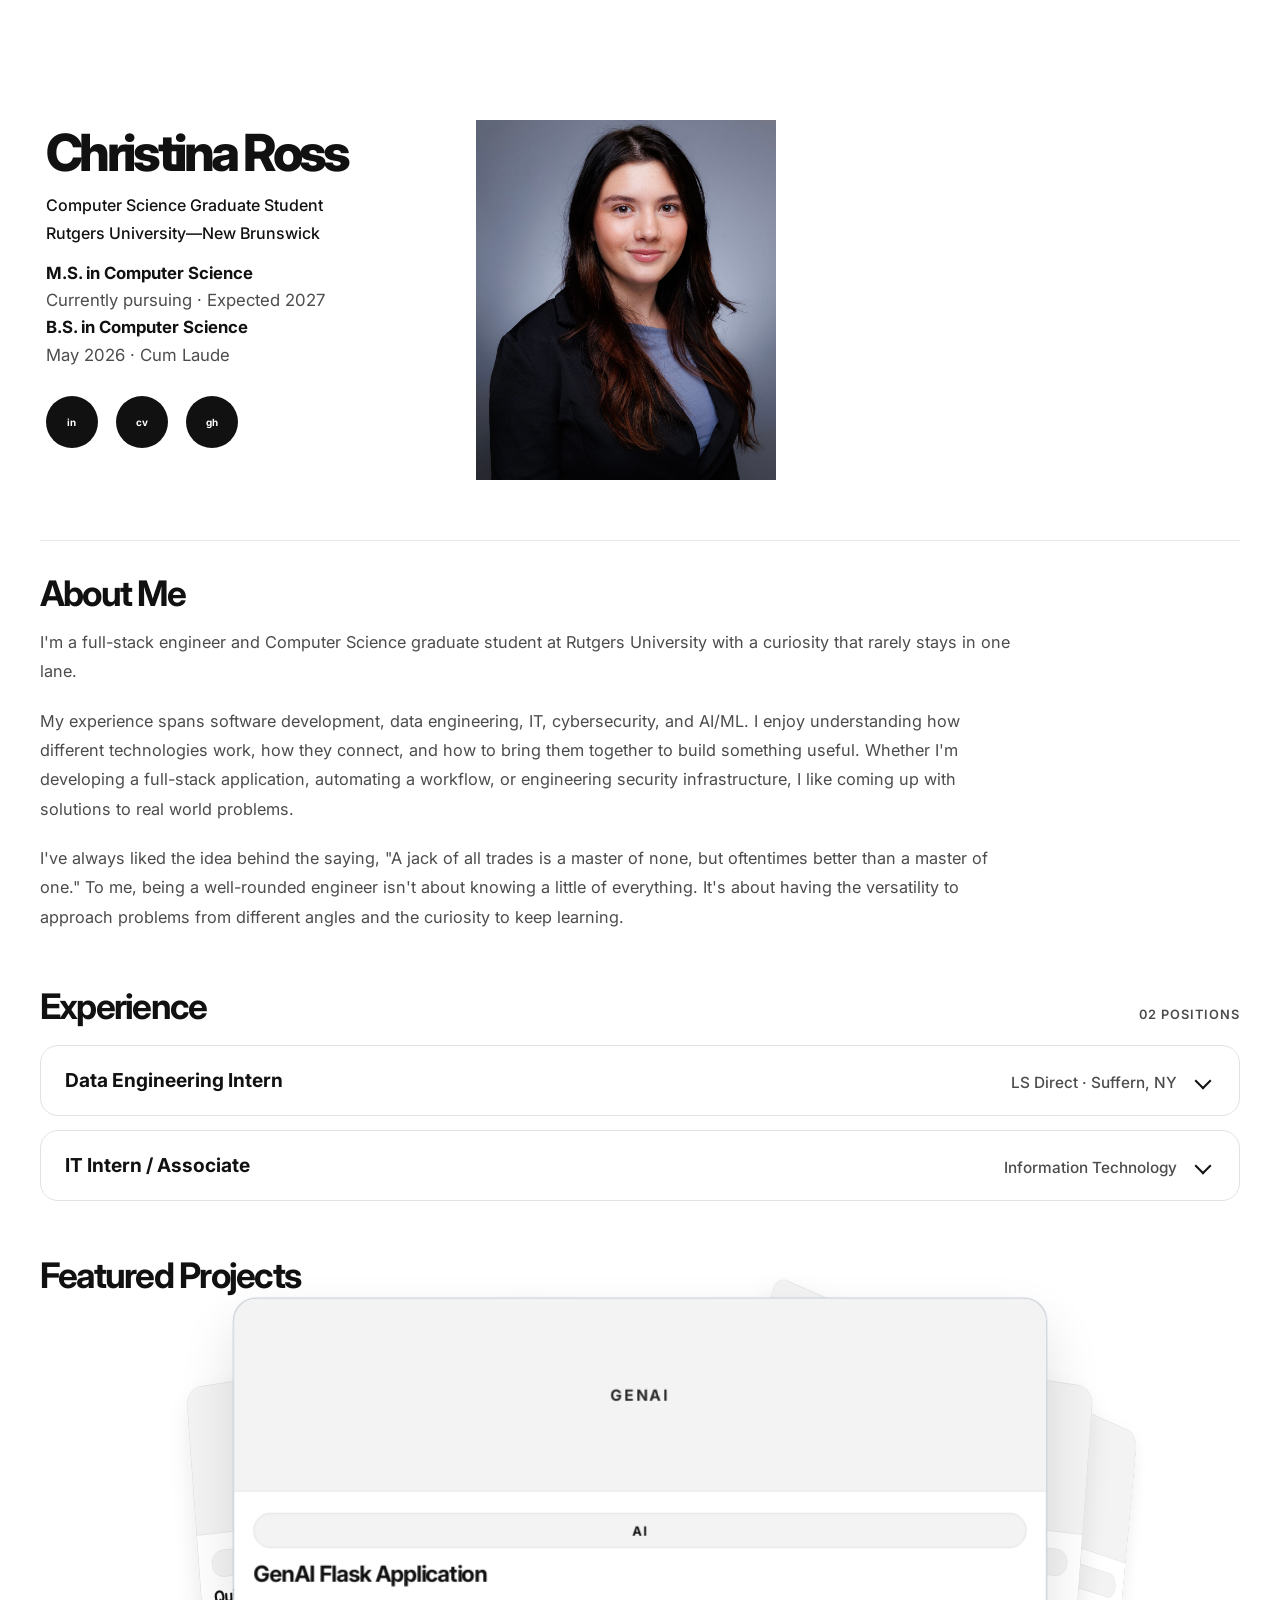
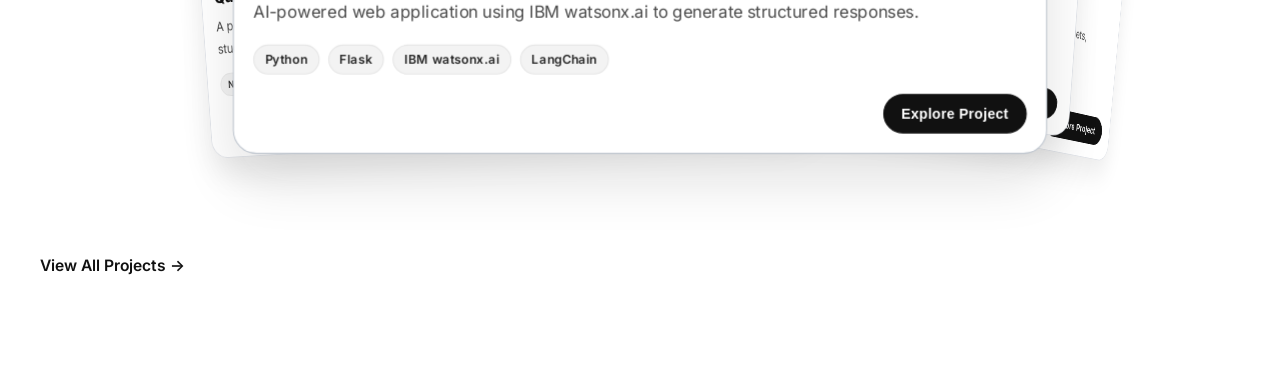
==== commit e94704c6: "Redesign featured project stack" ====
--- a/Resume Portfolio/index.html
+++ b/Resume Portfolio/index.html
@@ -376,12 +376,41 @@
       let currentProject = null;
       let activeTab = "overview";
 
-      function createProjectCard(project) {
+      let selectedProjectIndex = 0;
+      let touchStartX = 0;
+
+      function updateProjectStack() {
+        const cards = [...projectGrid.querySelectorAll(".project-card")];
+        const total = cards.length;
+
+        cards.forEach((card, index) => {
+          const offset = (((index - selectedProjectIndex) % total) + total) % total;
+          const normalized = offset > total / 2 ? offset - total : offset;
+          const isActive = normalized === 0;
+          const abs = Math.abs(normalized);
+          const translateX = normalized * (window.innerWidth <= 720 ? 28 : window.innerWidth <= 980 ? 88 : 170);
+          const rotateY = normalized * (window.innerWidth <= 720 ? 16 : 22);
+          const rotateZ = normalized * (window.innerWidth <= 720 ? 3 : 5);
+          const translateZ = isActive ? 120 : -40 - abs * 42;
+          const scale = isActive ? 1 : 0.96 - abs * 0.04;
+
+          card.style.transform = `translate(-50%, 0) translateX(${translateX}px) translateZ(${translateZ}px) rotateY(${rotateY}deg) rotateZ(${rotateZ}deg) scale(${scale})`;
+          card.style.zIndex = String(100 - abs + (isActive ? 20 : 0));
+          card.style.opacity = abs > 3 ? "0" : "1";
+          card.classList.toggle("is-active", isActive);
+          card.classList.toggle("is-inactive", !isActive);
+          card.setAttribute("aria-selected", String(isActive));
+          card.tabIndex = isActive ? 0 : -1;
+        });
+      }
+
+      function createProjectCard(project, index) {
         const card = document.createElement("article");
         card.className = "project-card";
-        card.tabIndex = 0;
+        card.tabIndex = index === 0 ? 0 : -1;
         card.setAttribute("role", "button");
         card.setAttribute("aria-label", `Open details for ${project.title}`);
+        card.setAttribute("aria-selected", String(index === 0));
 
         const preview = document.createElement("div");
         preview.className = "project-preview";
@@ -396,17 +425,63 @@
           <div class="tech-tags">
             ${project.technologies.map((tag) => `<span>${tag}</span>`).join("")}
           </div>
+          <div class="project-card-actions">
+            <button type="button" class="project-explore-button">Explore Project</button>
+          </div>
         `;
 
+        const exploreButton = content.querySelector(".project-explore-button");
         const openProject = () => openProjectDetails(project);
-        card.addEventListener("click", openProject);
+
+        card.addEventListener("click", (event) => {
+          if (event.target.closest(".project-explore-button")) {
+            event.stopPropagation();
+            openProject();
+            return;
+          }
+
+          const currentIndex = Number(card.dataset.index);
+          if (currentIndex !== selectedProjectIndex) {
+            selectedProjectIndex = currentIndex;
+            updateProjectStack();
+          }
+        });
+
         card.addEventListener("keydown", (event) => {
           if (event.key === "Enter" || event.key === " ") {
             event.preventDefault();
-            openProject();
+            const currentIndex = Number(card.dataset.index);
+            if (currentIndex === selectedProjectIndex) {
+              openProject();
+            } else {
+              selectedProjectIndex = currentIndex;
+              updateProjectStack();
+            }
+          }
+
+          if (event.key === "ArrowRight") {
+            event.preventDefault();
+            selectedProjectIndex = (selectedProjectIndex + 1) % projects.length;
+            updateProjectStack();
+            const nextCard = projectGrid.querySelector(`.project-card[data-index="${selectedProjectIndex}"]`);
+            if (nextCard) nextCard.focus();
+          }
+
+          if (event.key === "ArrowLeft") {
+            event.preventDefault();
+            selectedProjectIndex = (selectedProjectIndex - 1 + projects.length) % projects.length;
+            updateProjectStack();
+            const prevCard = projectGrid.querySelector(`.project-card[data-index="${selectedProjectIndex}"]`);
+            if (prevCard) prevCard.focus();
           }
         });
 
+        exploreButton.addEventListener("click", (event) => {
+          event.stopPropagation();
+          openProject();
+        });
+
+        card.dataset.index = String(index);
         card.appendChild(preview);
         card.appendChild(content);
         return card;
@@ -590,11 +665,56 @@
         if (event.key === "Escape" && projectModal.classList.contains("is-visible")) {
           closeProjectDetails();
         }
+
+        if (document.activeElement && document.activeElement.classList.contains("project-card") && (event.key === "ArrowRight" || event.key === "ArrowLeft")) {
+          return;
+        }
       });
 
-      projects.forEach((project) => {
-        projectGrid.appendChild(createProjectCard(project));
+      projectGrid.addEventListener("keydown", (event) => {
+        if (event.key === "ArrowRight") {
+          event.preventDefault();
+          selectedProjectIndex = (selectedProjectIndex + 1) % projects.length;
+          updateProjectStack();
+          const nextCard = projectGrid.querySelector(`.project-card[data-index="${selectedProjectIndex}"]`);
+          if (nextCard) nextCard.focus();
+        }
+
+        if (event.key === "ArrowLeft") {
+          event.preventDefault();
+          selectedProjectIndex = (selectedProjectIndex - 1 + projects.length) % projects.length;
+          updateProjectStack();
+          const prevCard = projectGrid.querySelector(`.project-card[data-index="${selectedProjectIndex}"]`);
+          if (prevCard) prevCard.focus();
+        }
       });
+
+      projectGrid.addEventListener("touchstart", (event) => {
+        if (event.touches.length) {
+          touchStartX = event.touches[0].clientX;
+        }
+      }, { passive: true });
+
+      projectGrid.addEventListener("touchend", (event) => {
+        const touchEndX = event.changedTouches[0].clientX;
+        const delta = touchEndX - touchStartX;
+
+        if (Math.abs(delta) < 40) return;
+
+        if (delta < 0) {
+          selectedProjectIndex = (selectedProjectIndex + 1) % projects.length;
+        } else {
+          selectedProjectIndex = (selectedProjectIndex - 1 + projects.length) % projects.length;
+        }
+
+        updateProjectStack();
+      }, { passive: true });
+
+      projects.forEach((project, index) => {
+        projectGrid.appendChild(createProjectCard(project, index));
+      });
+
+      updateProjectStack();
     </script>
   </body>
 </html>
--- a/Resume Portfolio/style.css
+++ b/Resume Portfolio/style.css
@@ -317,27 +317,49 @@
 }
 
 .project-grid {
-  display: grid;
-  grid-template-columns: repeat(3, minmax(0, 1fr));
-  gap: 22px;
+  position: relative;
+  height: 520px;
+  perspective: 1800px;
+  perspective-origin: center center;
+  overflow: visible;
 }
 
 .project-card {
+  position: absolute;
+  left: 50%;
+  top: 0;
+  width: min(100%, 760px);
   display: flex;
   flex-direction: column;
   background: #ffffff;
   border: 1px solid #dfe3e8;
-  border-radius: 18px;
+  border-radius: 22px;
   overflow: hidden;
   cursor: pointer;
-  transition: transform 0.2s ease, box-shadow 0.2s ease, border-color 0.2s ease;
+  transform-style: preserve-3d;
+  transition: transform 0.55s cubic-bezier(0.2, 0.8, 0.2, 1), box-shadow 0.35s ease, border-color 0.35s ease, opacity 0.35s ease;
+  box-shadow: 0 18px 38px rgba(17, 17, 17, 0.08);
+  transform: translate(-50%, 0) translateZ(0) rotateY(0deg) rotateZ(0deg) scale(1);
+}
+
+.project-card.is-active {
+  border-color: #bfc6cf;
+  box-shadow: 0 26px 52px rgba(17, 17, 17, 0.12);
+}
+
+.project-card.is-inactive {
+  border-color: rgba(223, 227, 232, 0.9);
 }
 
 .project-card:hover,
 .project-card:focus-visible {
-  transform: translateY(-3px);
   border-color: #c7ced6;
-  box-shadow: 0 10px 22px rgba(17, 17, 17, 0.06);
+  box-shadow: 0 20px 44px rgba(17, 17, 17, 0.1);
+}
+
+.project-card:focus-visible {
+  outline: 2px solid #111111;
+  outline-offset: 3px;
 }
 
 .project-preview {
@@ -374,14 +396,17 @@
 }
 
 .project-content {
+  display: flex;
+  flex-direction: column;
   padding: 20px 18px 18px;
 }
 
 .project-content h3 {
   margin: 0 0 10px;
-  font-size: 1.28rem;
-  line-height: 1.3;
-  letter-spacing: -0.03em;
+  font-size: clamp(1.3rem, 1.6vw, 2rem);
+  line-height: 1.2;
+  letter-spacing: -0.04em;
+  color: var(--text);
 }
 
 .project-content p {
@@ -389,6 +414,37 @@
   color: var(--muted);
   line-height: 1.7;
   font-size: 0.98rem;
+}
+
+.project-card-actions {
+  display: flex;
+  justify-content: flex-end;
+  margin-top: 18px;
+}
+
+.project-explore-button {
+  appearance: none;
+  border: 1px solid #111111;
+  background: #111111;
+  color: #ffffff;
+  border-radius: 999px;
+  padding: 10px 16px;
+  font-size: 0.82rem;
+  font-weight: 700;
+  letter-spacing: 0.02em;
+  cursor: pointer;
+  transition: transform 0.2s ease, opacity 0.2s ease, background 0.2s ease;
+}
+
+.project-explore-button:hover,
+.project-explore-button:focus-visible {
+  transform: translateY(-1px);
+  opacity: 0.96;
+}
+
+.project-explore-button:focus-visible {
+  outline: 2px solid #111111;
+  outline-offset: 2px;
 }
 
 .tech-tags {
@@ -734,7 +790,11 @@
 
 @media (max-width: 980px) {
   .project-grid {
-    grid-template-columns: repeat(2, minmax(0, 1fr));
+    height: 470px;
+  }
+
+  .project-card {
+    width: min(100%, 700px);
   }
 
   .security-checklist,
@@ -743,9 +803,21 @@
   }
 }
 
-@media (max-width: 980px) {
+@media (max-width: 720px) {
   .project-grid {
-    grid-template-columns: repeat(2, minmax(0, 1fr));
+    height: 400px;
+  }
+
+  .project-card {
+    width: min(100%, 540px);
+  }
+
+  .project-content {
+    padding: 18px 16px 16px;
+  }
+
+  .project-content h3 {
+    letter-spacing: -0.03em;
   }
 }
 
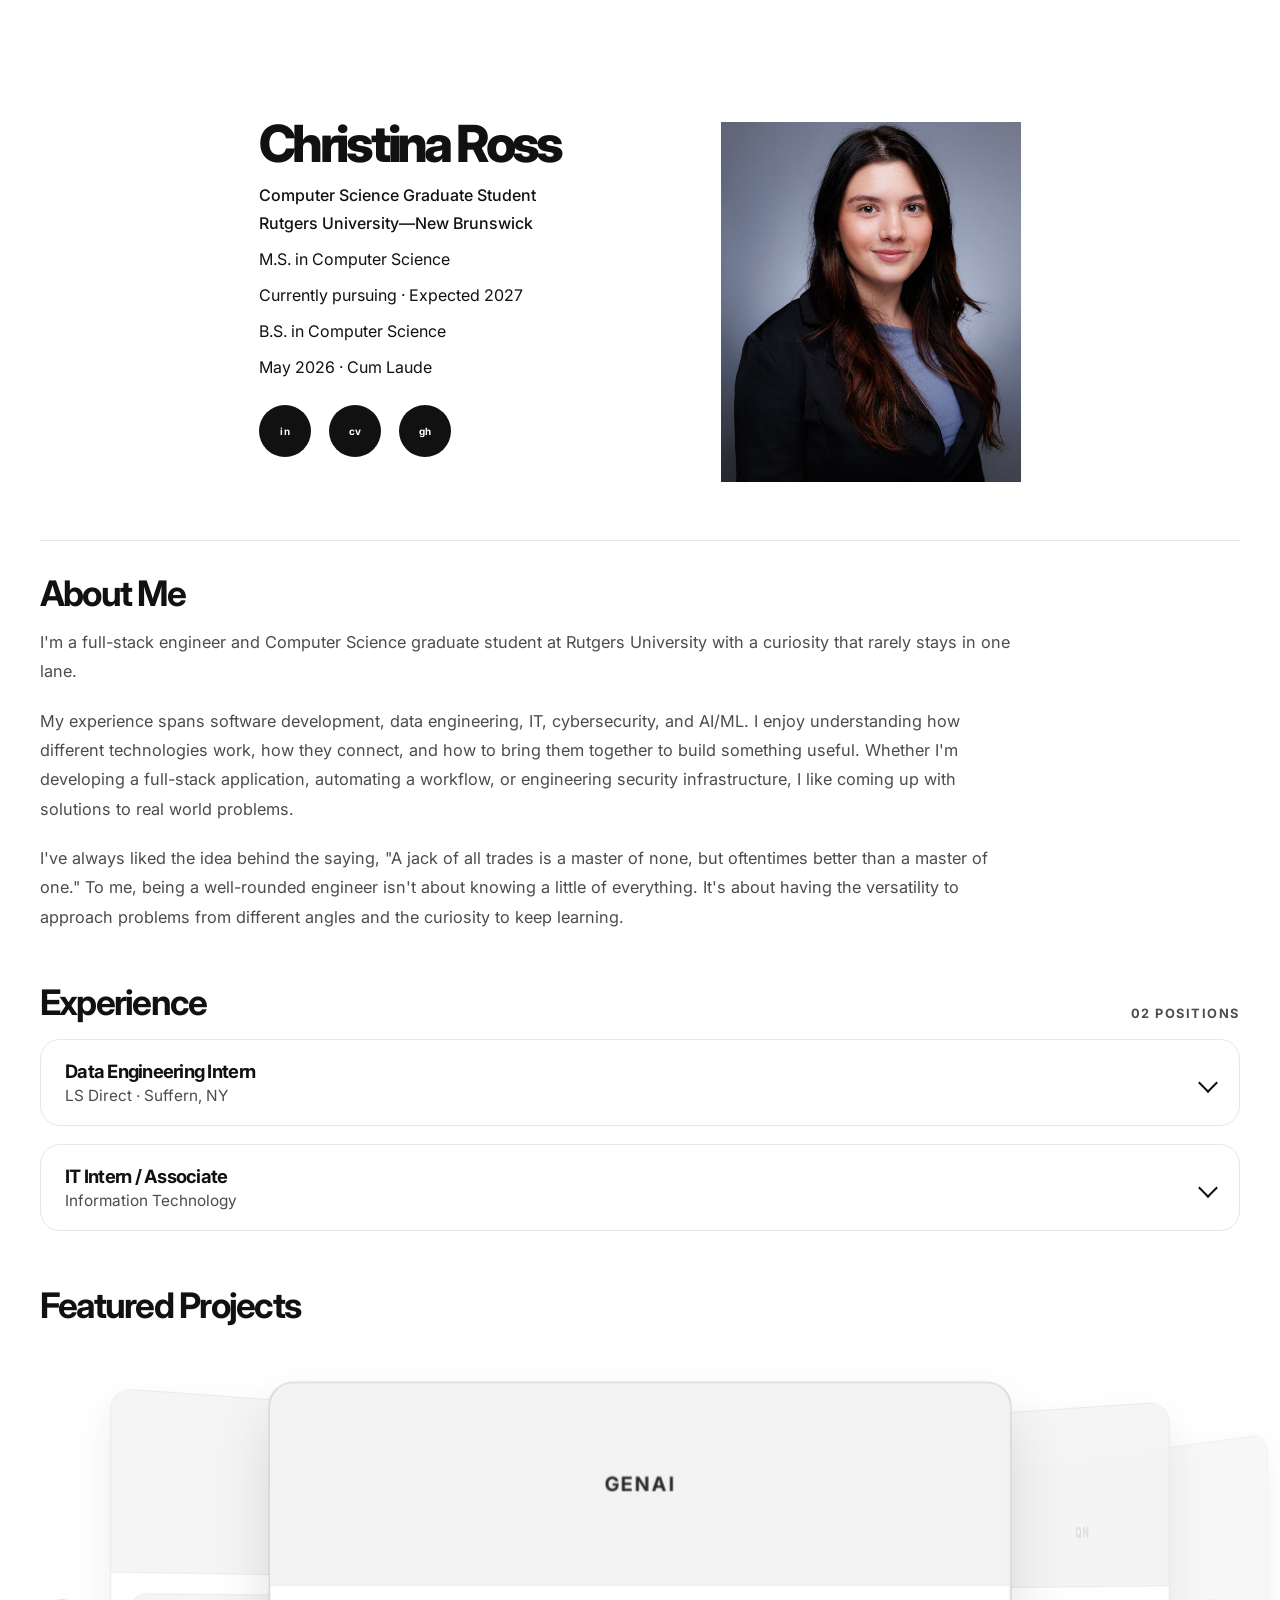
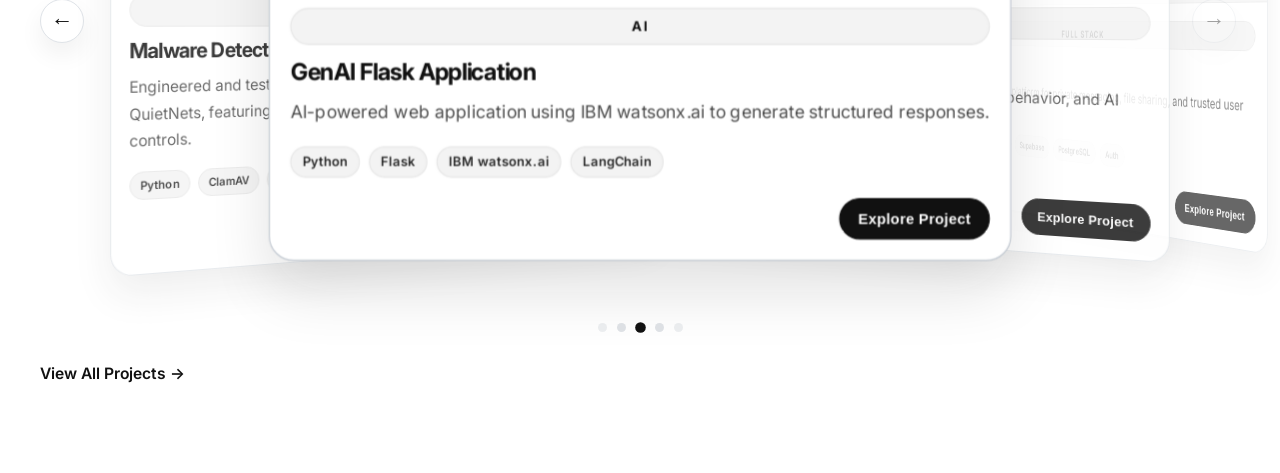
==== commit 65245c79: "Update portfolio layout and styles; remove profile placeholder Co-Authored-By: Claude Opus 5.5 <nore" ====
--- a/Resume Portfolio/index.html
+++ b/Resume Portfolio/index.html
@@ -112,7 +112,31 @@
             <h2 id="projects-heading">Featured Projects</h2>
           </div>
 
-          <div id="project-grid" class="project-grid" aria-live="polite"></div>
+          <div class="project-carousel" aria-label="Featured projects carousel">
+            <button
+              type="button"
+              class="project-nav project-nav-prev"
+              id="project-nav-prev"
+              aria-label="Previous project"
+            >
+              <span aria-hidden="true">←</span>
+            </button>
+
+            <div class="project-stage">
+              <div id="project-grid" class="project-grid" aria-live="polite"></div>
+            </div>
+
+            <button
+              type="button"
+              class="project-nav project-nav-next"
+              id="project-nav-next"
+              aria-label="Next project"
+            >
+              <span aria-hidden="true">→</span>
+            </button>
+          </div>
+
+          <div class="project-pagination" id="project-pagination" aria-label="Project carousel pages"></div>
 
           <div class="projects-footer">
             <a href="#" class="view-all-link" aria-label="View all projects">
@@ -184,6 +208,90 @@
             "Interactive environment built for exploration and play"
           ],
           previewLabel: "3D"
+        },
+        {
+          id: "quietnets",
+          title: "QuietNets",
+          category: "FULL STACK",
+          description:
+            "Secure collaboration platform for private messaging, file sharing, and trusted user workflows.",
+          technologies: ["Next.js", "TypeScript", "Supabase", "PostgreSQL", "Auth"],
+          github: "#",
+          demo: "https://quietnets.vercel.app",
+          overview:
+            "QuietNets is a full-stack application focused on secure collaboration with private communication, controlled file-sharing, and reliable user access patterns.",
+          subtitle: "Security-first collaboration platform",
+          sections: {
+            overview: {
+              heading: "Project overview",
+              body: [
+                "QuietNets was designed as a secure collaboration and file-sharing platform with strong emphasis on user trust, access control, and privacy-aware workflows.",
+                "The application brings together messaging, secure content exchange, and user account systems in a single experience shaped around reliability and safe handling of uploaded data.",
+                "I focused on designing a platform that balances usability with production-level security practices and system resilience."
+              ],
+              bullets: [
+                "Built a full-stack app architecture for secure user collaboration and file exchange.",
+                "Implemented access control patterns and privacy-first workflow design.",
+                "Connected frontend, API, and storage logic into one cohesive user experience.",
+                "Prepared the app for secure handling of uploaded content and account-driven interactions."
+              ],
+              quietNets: {
+                title: "Product focus",
+                text: "QuietNets is a user-facing platform that combines secure communication and file handling in an approachable, collaborative experience while maintaining a strong engineering emphasis on safety and reliability."
+              }
+            },
+            architecture: {
+              heading: "System architecture",
+              flow: [
+                { title: "Frontend", subtitle: "Next.js / TypeScript", icon: "🖥️" },
+                { title: "API layer", subtitle: "Secure request handling", icon: "⚙️" },
+                { title: "Data storage", subtitle: "Supabase + PostgreSQL", icon: "🗄️" },
+                { title: "Access control", subtitle: "RLS and auth policies", icon: "🔐" },
+                { title: "User workflows", subtitle: "Messaging and file sharing", icon: "✅" }
+              ]
+            },
+            security: {
+              heading: "Security and access considerations",
+              items: [
+                ["Authentication-first workflows", "User actions are designed around verified identities and protected routes."],
+                ["Least-privilege access", "Permissions are scoped to the minimum necessary access for each workflow."],
+                ["Secure file handling", "File uploads and release paths are treated as sensitive operations with validation controls."],
+                ["Operational hardening", "Application logic and infrastructure are structured to support reliability and safer deployments."],
+                ["Privacy-aware product design", "The system is built around trusted interactions and controlled data visibility."],
+                ["Audit-friendly architecture", "Data flows and user actions are designed to be understandable, trackable, and maintainable."]
+              ]
+            },
+            testing: {
+              heading: "Quality and validation",
+              stats: [
+                ["UI flows", "User experience checks"],
+                ["Auth checks", "Access validation"],
+                ["Data flows", "Storage and request monitoring"],
+                ["Release review", "Security-minded verification"]
+              ],
+              adversarial: [
+                "Unauthorized access attempts and route validation",
+                "Unverified file or content flows",
+                "Permission edge cases across account roles",
+                "User workflow validation for secure interaction paths",
+                "Operational failure checks for resilient handling",
+                "Security review of upload and release behavior"
+              ],
+              note: "This project emphasizes realistic product security patterns, production-minded design, and maintainable collaborative workflows."
+            },
+            tech: {
+              heading: "Technologies and their roles",
+              rows: [
+                ["Next.js", "Frontend application and route-based interaction layer."],
+                ["TypeScript", "Strongly typed application logic and maintainability."],
+                ["Supabase", "Authentication, storage, and data-layer integration."],
+                ["PostgreSQL", "Structured data storage and relational application data."],
+                ["Row Level Security", "Granular access controls for protected data."],
+                ["Auth flows", "Secure user sign-in and permission-driven workflows."]
+              ]
+            }
+          },
+          previewLabel: "QN"
         },
         {
           id: "malware-detection-file-security",
@@ -269,98 +377,11 @@
                 ["SELinux", "Operating system access restrictions."],
                 ["Supabase / PostgreSQL", "Quarantine metadata, job state, and RLS."],
                 ["Next.js / TypeScript", "Secure upload and job-management endpoints."],
-                ["HMAC-SHA256", "Authenticated worker communications and request integrity."]
+                ["HMAC-SHA256", "Authenticated worker communications and request integrity." ]
               ]
             }
           },
           previewLabel: "🛡️"
-        },
-        {
-          id: "quietnets-productivity-platform",
-          title: "QuietNets — Productivity & Engineering Platform",
-          category: "FULL-STACK DEVELOPMENT",
-          description:
-            "A personal productivity workspace and evolving full-stack engineering platform, built to unify study tools and explore modern technologies through real-world implementation.",
-          technologies: ["Next.js", "React", "TypeScript", "Node.js", "Supabase", "PostgreSQL", "Vercel", "Oracle Cloud"],
-          github: "#",
-          demo: "https://quietnets.vercel.app",
-          overview:
-            "QuietNets began as an effort to build the study and productivity environment I wished I had as a student. It has evolved into a continuously developing application where I can integrate and experiment with technologies I am learning.",
-          subtitle: "Personal Project · Ongoing Development",
-          realWorld:
-            "QuietNets serves as a working full-stack platform for exploring modern web tools, deployment patterns, backend services, and secure application practices in a real-world product environment.",
-          sections: {
-            overview: {
-              heading: "Overview",
-              body: [
-                "QuietNets began as an effort to build the study and productivity environment I wished I had as a student. Rather than relying on disconnected applications, I wanted a centralized workspace for studying, organizing tasks, managing resources, and staying focused.",
-                "Over time, the project evolved into something more: a continuously developing platform where I can apply new engineering concepts, experiment with technologies, and integrate the systems I build into a functioning application.",
-                "While the malware scanner is one integrated security component, QuietNets is primarily a personal productivity and engineering platform designed to support experimentation, workflow organization, and real-world full-stack development."
-              ],
-              bullets: [
-                "Built a full-stack productivity workspace to consolidate study workflows, task management, and project organization.",
-                "Used a modern frontend and backend stack to support a responsive, product-oriented user experience.",
-                "Designed the application as an engineering playground for testing infrastructure, tooling, and deployment patterns.",
-                "Integrated secure application practices and security-focused features as part of the broader platform, without making security the sole purpose of the project."
-              ],
-              quietNets: {
-                title: "Engineering Playground",
-                text: "QuietNets provides a real-world environment for exploring and validating new technologies, from infrastructure choices to developer workflows. It allows me to test ideas in a working application while keeping the product grounded in practical use and continued learning."
-              }
-            },
-            architecture: {
-              heading: "Architecture & Technologies",
-              flow: [
-                { title: "Frontend", subtitle: "Next.js · React · TypeScript", icon: "▣" },
-                { title: "Backend", subtitle: "Node.js · API services", icon: "⚙️" },
-                { title: "Database", subtitle: "Supabase · PostgreSQL", icon: "🗄️" },
-                { title: "Authentication", subtitle: "Supabase Auth", icon: "🔐" },
-                { title: "Cloud", subtitle: "Vercel · Oracle Cloud", icon: "☁️" },
-                { title: "Security", subtitle: "File validation and malware scanning", icon: "🛡️" }
-              ]
-            },
-            security: {
-              heading: "Engineering Highlights",
-              items: [
-                ["Full-Stack Development", "Built a responsive application using Next.js, React, TypeScript, and Node.js-based server functionality."],
-                ["Backend & Database Architecture", "Integrated Supabase and PostgreSQL with authentication, data persistence, and row-level access controls."],
-                ["Cloud Infrastructure", "Deployed the frontend through Vercel and integrated Oracle Cloud infrastructure for backend services."],
-                ["Authentication & Authorization", "Implemented secure application patterns to manage access and protect user-facing workflows."],
-                ["Progressive Web App Capabilities", "Implemented PWA features to support installation on desktop and mobile devices."],
-                ["Cybersecurity Integration", "Incorporated malware-focused security checks as one part of a broader platform designed for experimentation and product development."]
-              ]
-            },
-            testing: {
-              heading: "Engineering Playground",
-              stats: [
-                ["Ongoing", "Platform development"],
-                ["Iterative", "Feature testing"],
-                ["Practical", "Real deployment"],
-                ["Flexible", "Technology exploration"]
-              ],
-              adversarial: [
-                "Testing new architecture patterns in a live app context",
-                "Evaluating frontend and backend integration choices",
-                "Exploring secure design patterns in a working product",
-                "Assessing new tooling and deployment workflows",
-                "Building a sandbox for experimentation without sacrificing usability"
-              ],
-              note: "The project is designed as an evolving engineering environment, not a static demo."
-            },
-            tech: {
-              heading: "Architecture & Technologies",
-              rows: [
-                ["Frontend", "Next.js, React, TypeScript"],
-                ["Backend", "Node.js, server-side API routes"],
-                ["Database", "PostgreSQL, Supabase"],
-                ["Authentication", "Supabase Auth, secure access patterns"],
-                ["Cloud", "Vercel, Oracle Cloud"],
-                ["Security", "Malware scanning, file validation, application hardening"],
-                ["Future exploration", "AI/ML, automation, additional integrations"]
-              ]
-            }
-          },
-          previewLabel: "QN"
         }
       ];
 
@@ -373,44 +394,120 @@
       const projectTabPanels = document.getElementById("project-tab-panels");
       const projectGithubLink = document.getElementById("project-github-link");
       const projectDemoLink = document.getElementById("project-demo-link");
+      const projectPagination = document.getElementById("project-pagination");
+      const projectNavPrev = document.getElementById("project-nav-prev");
+      const projectNavNext = document.getElementById("project-nav-next");
       let currentProject = null;
       let activeTab = "overview";
-
-      let selectedProjectIndex = 0;
-      let touchStartX = 0;
-
-      function updateProjectStack() {
-        const cards = [...projectGrid.querySelectorAll(".project-card")];
-        const total = cards.length;
-
-        cards.forEach((card, index) => {
-          const offset = (((index - selectedProjectIndex) % total) + total) % total;
-          const normalized = offset > total / 2 ? offset - total : offset;
-          const isActive = normalized === 0;
-          const abs = Math.abs(normalized);
-          const translateX = normalized * (window.innerWidth <= 720 ? 28 : window.innerWidth <= 980 ? 88 : 170);
-          const rotateY = normalized * (window.innerWidth <= 720 ? 16 : 22);
-          const rotateZ = normalized * (window.innerWidth <= 720 ? 3 : 5);
-          const translateZ = isActive ? 120 : -40 - abs * 42;
-          const scale = isActive ? 1 : 0.96 - abs * 0.04;
-
-          card.style.transform = `translate(-50%, 0) translateX(${translateX}px) translateZ(${translateZ}px) rotateY(${rotateY}deg) rotateZ(${rotateZ}deg) scale(${scale})`;
-          card.style.zIndex = String(100 - abs + (isActive ? 20 : 0));
-          card.style.opacity = abs > 3 ? "0" : "1";
-          card.classList.toggle("is-active", isActive);
-          card.classList.toggle("is-inactive", !isActive);
-          card.setAttribute("aria-selected", String(isActive));
-          card.tabIndex = isActive ? 0 : -1;
+      let activeProjectIndex = 0;
+      let dragStartX = 0;
+      let dragOffset = 0;
+      let isDragging = false;
+
+      function getProjectSections(project) {
+        if (project.sections) {
+          return project.sections;
+        }
+
+        return {
+          overview: {
+            heading: "Project overview",
+            body: [
+              project.overview || project.description,
+              "This project highlights the implementation approach, technical decisions, and the resulting user experience."
+            ],
+            bullets: Array.isArray(project.features) ? project.features : [project.description],
+            quietNets: {
+              title: "Project highlights",
+              text: project.description
+            }
+          },
+          architecture: {
+            heading: "Implementation approach",
+            flow: [
+              { title: "Frontend", subtitle: "User experience and interaction design", icon: "🖥️" },
+              { title: "Logic layer", subtitle: "Application behavior and integration pattern", icon: "⚙️" },
+              { title: "Core stack", subtitle: "Technologies used in the build", icon: "🧩" }
+            ]
+          },
+          security: {
+            heading: "Key implementation notes",
+            items: [
+              ["Product focus", project.description],
+              ["Architecture", "Built to support clean interaction flows and maintainable implementation patterns."],
+              ["Technical stack", project.technologies.join(", ") + "."],
+              ["Outcome", "Designed to create a useful, polished demo or deployable application experience."]
+            ]
+          },
+          testing: {
+            heading: "Validation and quality",
+            stats: [
+              ["Build", "Implementation-focused"],
+              ["UX", "User-facing design"],
+              ["Code", "Reusable structure"],
+              ["Outcome", "Working experience"]
+            ],
+            adversarial: [
+              "Functional validation of core project behavior",
+              "Interface review for usability and clarity",
+              "Architecture review for maintainability and extensibility",
+              "Testing across the feature set and user interactions"
+            ],
+            note: "This project retains the same portfolio content while surfacing the core implementation details in the detail modal."
+          },
+          tech: {
+            heading: "Technologies used",
+            rows: (project.technologies || []).map((tech) => [tech, "Used in the final project implementation."])
+          }
+        };
+      }
+
+      function moveProject(step) {
+        activeProjectIndex = (activeProjectIndex + step + projects.length) % projects.length;
+        updateProjectCarousel();
+      }
+
+      // The active project's dot always sits in the middle, with the
+      // neighbouring projects on either side so the carousel reads as a loop.
+      function updatePagination() {
+        const reach = Math.floor(projects.length / 2);
+        const offsets = [];
+        for (let offset = -reach; offset <= reach; offset += 1) {
+          offsets.push(offset);
+        }
+
+        projectPagination.innerHTML = offsets
+          .map((offset) => {
+            const index = (activeProjectIndex + offset + projects.length) % projects.length;
+            const distance = Math.abs(offset);
+            return `
+              <button
+                type="button"
+                class="project-page-indicator ${offset === 0 ? "is-active" : ""}"
+                style="opacity: ${offset === 0 ? 1 : Math.max(0.35, 1 - distance * 0.3)}"
+                aria-label="${offset === 0 ? "Current project" : `Go to ${projects[index].title}`}"
+                ${offset === 0 ? 'aria-current="true"' : ""}
+                data-step="${offset}"
+              ></button>
+            `;
+          })
+          .join("");
+
+        projectPagination.querySelectorAll("button").forEach((button) => {
+          button.addEventListener("click", () => {
+            moveProject(Number(button.dataset.step));
+          });
         });
       }
 
       function createProjectCard(project, index) {
         const card = document.createElement("article");
         card.className = "project-card";
-        card.tabIndex = index === 0 ? 0 : -1;
+        card.dataset.index = String(index);
+        card.tabIndex = 0;
         card.setAttribute("role", "button");
-        card.setAttribute("aria-label", `Open details for ${project.title}`);
-        card.setAttribute("aria-selected", String(index === 0));
+        card.setAttribute("aria-label", `Show ${project.title}`);
+        card.setAttribute("aria-current", index === activeProjectIndex ? "true" : "false");
 
         const preview = document.createElement("div");
         preview.className = "project-preview";
@@ -431,60 +528,113 @@
         `;
 
         const exploreButton = content.querySelector(".project-explore-button");
-        const openProject = () => openProjectDetails(project);
-
-        card.addEventListener("click", (event) => {
-          if (event.target.closest(".project-explore-button")) {
-            event.stopPropagation();
-            openProject();
+        exploreButton.tabIndex = 0;
+        exploreButton.onclick = (event) => {
+          if (event.button !== undefined && event.button !== 0) {
             return;
           }
 
-          const currentIndex = Number(card.dataset.index);
-          if (currentIndex !== selectedProjectIndex) {
-            selectedProjectIndex = currentIndex;
-            updateProjectStack();
-          }
-        });
-
-        card.addEventListener("keydown", (event) => {
+          event.preventDefault();
+          event.stopPropagation();
+          activeProjectIndex = index;
+          updateProjectCarousel();
+          openProjectDetails(project);
+        };
+
+        exploreButton.addEventListener("keydown", (event) => {
           if (event.key === "Enter" || event.key === " ") {
             event.preventDefault();
-            const currentIndex = Number(card.dataset.index);
-            if (currentIndex === selectedProjectIndex) {
-              openProject();
-            } else {
-              selectedProjectIndex = currentIndex;
-              updateProjectStack();
-            }
+            event.stopPropagation();
+            activeProjectIndex = index;
+            updateProjectCarousel();
+            openProjectDetails(project);
+          }
+        });
+
+        card.onclick = (event) => {
+          if (event.button !== undefined && event.button !== 0) {
+            return;
+          }
+
+          if (event.target && event.target.closest(".project-explore-button")) {
+            return;
+          }
+
+          if (index !== activeProjectIndex) {
+            activeProjectIndex = index;
+            updateProjectCarousel();
+          }
+
+          openProjectDetails(project);
+        };
+
+        card.addEventListener("focus", () => {
+          if (index !== activeProjectIndex) {
+            activeProjectIndex = index;
+            updateProjectCarousel();
+          }
+        });
+
+        card.addEventListener("keydown", (event) => {
+          if (event.key === "ArrowLeft") {
+            event.preventDefault();
+            moveProject(-1);
           }
 
           if (event.key === "ArrowRight") {
             event.preventDefault();
-            selectedProjectIndex = (selectedProjectIndex + 1) % projects.length;
-            updateProjectStack();
-            const nextCard = projectGrid.querySelector(`.project-card[data-index="${selectedProjectIndex}"]`);
-            if (nextCard) nextCard.focus();
-          }
-
-          if (event.key === "ArrowLeft") {
+            moveProject(1);
+          }
+
+          if (event.key === "Enter" || event.key === " ") {
             event.preventDefault();
-            selectedProjectIndex = (selectedProjectIndex - 1 + projects.length) % projects.length;
-            updateProjectStack();
-            const prevCard = projectGrid.querySelector(`.project-card[data-index="${selectedProjectIndex}"]`);
-            if (prevCard) prevCard.focus();
+            event.stopPropagation();
+            if (index !== activeProjectIndex) {
+              activeProjectIndex = index;
+              updateProjectCarousel();
+            }
+            openProjectDetails(project);
           }
         });
 
-        exploreButton.addEventListener("click", (event) => {
-          event.stopPropagation();
-          openProject();
-        });
-
-        card.dataset.index = String(index);
         card.appendChild(preview);
         card.appendChild(content);
         return card;
+      }
+
+      function updateProjectCarousel() {
+        const cards = Array.from(projectGrid.children);
+
+        cards.forEach((card, cardIndex) => {
+          const offset = ((cardIndex - activeProjectIndex + projects.length) % projects.length);
+          const normalizedOffset = offset > projects.length / 2 ? offset - projects.length : offset;
+          const absOffset = Math.abs(normalizedOffset);
+          const isVisible = absOffset <= 4;
+          const isCenter = normalizedOffset === 0;
+
+          card.style.opacity = isVisible ? String(Math.max(0.22, 1 - absOffset * 0.18)) : "0";
+          card.style.visibility = isVisible ? "visible" : "hidden";
+          card.style.pointerEvents = isVisible ? "auto" : "none";
+          card.style.zIndex = String(100 - absOffset);
+
+          if (!isVisible) {
+            card.style.transform = "translate(-50%, -50%) translateX(0px) translateZ(-240px) rotateY(0deg) scale(0.7)";
+            return;
+          }
+
+          const offsetX = normalizedOffset * 220 + dragOffset * 0.28;
+          const translateZ = isCenter ? 200 : 90 - absOffset * 40;
+          const rotateY = normalizedOffset * -34;
+          const scale = isCenter ? 1 : 1 - absOffset * 0.1;
+          const yOffset = isCenter ? 0 : absOffset * 10;
+
+          card.style.transform = `translate(-50%, -50%) translateX(${offsetX}px) translateY(${yOffset}px) translateZ(${translateZ}px) rotateY(${rotateY}deg) scale(${scale})`;
+          card.classList.toggle("is-active", isCenter);
+          card.classList.toggle("is-side", !isCenter);
+          card.setAttribute("aria-current", isCenter ? "true" : "false");
+        });
+
+        updatePagination();
       }
 
       function renderTabs() {
@@ -517,7 +667,7 @@
 
       function renderTabContent() {
         if (!currentProject) return;
-        const sections = currentProject.sections;
+        const sections = getProjectSections(currentProject);
         const sectionContent = sections[activeTab];
 
         if (!sectionContent) return;
@@ -640,7 +790,7 @@
         currentProject = project;
         activeTab = "overview";
         projectModalTitle.textContent = project.title;
-        projectModalSubtitle.textContent = project.subtitle || "Independent Security Engineering Project";
+        projectModalSubtitle.textContent = project.subtitle || project.description;
         projectModalCategory.textContent = project.category;
         projectGithubLink.href = project.github;
         projectDemoLink.href = project.demo;
@@ -666,55 +816,112 @@
           closeProjectDetails();
         }
 
-        if (document.activeElement && document.activeElement.classList.contains("project-card") && (event.key === "ArrowRight" || event.key === "ArrowLeft")) {
+        if (event.key === "ArrowLeft") {
+          moveProject(-1);
+        }
+
+        if (event.key === "ArrowRight") {
+          moveProject(1);
+        }
+      });
+
+      projectNavPrev.addEventListener("click", () => moveProject(-1));
+      projectNavNext.addEventListener("click", () => moveProject(1));
+
+      // Only treat the gesture as a drag once the pointer moves past a small
+      // threshold, so plain clicks still reach the card and its button.
+      const DRAG_THRESHOLD = 8;
+      let pointerIsDown = false;
+      let suppressNextClick = false;
+
+      projectGrid.addEventListener("pointerdown", (event) => {
+        if (event.button !== 0) return;
+        pointerIsDown = true;
+        isDragging = false;
+        suppressNextClick = false;
+        dragStartX = event.clientX;
+        dragOffset = 0;
+      });
+
+      projectGrid.addEventListener("pointermove", (event) => {
+        if (!pointerIsDown || event.buttons === 0) {
+          pointerIsDown = false;
           return;
         }
+        const deltaX = event.clientX - dragStartX;
+
+        if (!isDragging && Math.abs(deltaX) > DRAG_THRESHOLD) {
+          isDragging = true;
+          projectGrid.setPointerCapture(event.pointerId);
+        }
+
+        if (!isDragging) return;
+        dragOffset = deltaX;
+        updateProjectCarousel();
       });
 
-      projectGrid.addEventListener("keydown", (event) => {
-        if (event.key === "ArrowRight") {
-          event.preventDefault();
-          selectedProjectIndex = (selectedProjectIndex + 1) % projects.length;
-          updateProjectStack();
-          const nextCard = projectGrid.querySelector(`.project-card[data-index="${selectedProjectIndex}"]`);
-          if (nextCard) nextCard.focus();
-        }
-
-        if (event.key === "ArrowLeft") {
-          event.preventDefault();
-          selectedProjectIndex = (selectedProjectIndex - 1 + projects.length) % projects.length;
-          updateProjectStack();
-          const prevCard = projectGrid.querySelector(`.project-card[data-index="${selectedProjectIndex}"]`);
-          if (prevCard) prevCard.focus();
-        }
+      projectGrid.addEventListener("pointerup", (event) => {
+        if (!pointerIsDown) return;
+        pointerIsDown = false;
+
+        if (!isDragging) return;
+
+        if (Math.abs(event.clientX - dragStartX) > 60) {
+          moveProject(event.clientX < dragStartX ? 1 : -1);
+        }
+
+        suppressNextClick = true;
+        dragOffset = 0;
+        isDragging = false;
+        updateProjectCarousel();
       });
 
-      projectGrid.addEventListener("touchstart", (event) => {
-        if (event.touches.length) {
-          touchStartX = event.touches[0].clientX;
-        }
-      }, { passive: true });
-
-      projectGrid.addEventListener("touchend", (event) => {
-        const touchEndX = event.changedTouches[0].clientX;
-        const delta = touchEndX - touchStartX;
-
-        if (Math.abs(delta) < 40) return;
-
-        if (delta < 0) {
-          selectedProjectIndex = (selectedProjectIndex + 1) % projects.length;
-        } else {
-          selectedProjectIndex = (selectedProjectIndex - 1 + projects.length) % projects.length;
-        }
-
-        updateProjectStack();
-      }, { passive: true });
+      projectGrid.addEventListener("pointercancel", () => {
+        pointerIsDown = false;
+        if (!isDragging) return;
+        dragOffset = 0;
+        isDragging = false;
+        updateProjectCarousel();
+      });
+
+      // Swallow the click that follows a drag so swiping doesn't open the modal.
+      projectGrid.addEventListener(
+        "click",
+        (event) => {
+          if (suppressNextClick) {
+            suppressNextClick = false;
+            event.stopPropagation();
+            event.preventDefault();
+          }
+        },
+        true
+      );
 
       projects.forEach((project, index) => {
         projectGrid.appendChild(createProjectCard(project, index));
       });
 
-      updateProjectStack();
+      // The centre card is pushed toward the viewer (translateZ 200 with a
+      // 1800px perspective), so it renders ~12.5% larger than its layout size.
+      // Size the stage to fit that, plus breathing room above and below.
+      const projectStage = document.querySelector(".project-stage");
+      const STAGE_PERSPECTIVE = 1800;
+      const CENTER_CARD_Z = 200;
+      const STAGE_BREATHING_ROOM = 5;
+
+      function fitStageToCards() {
+        const tallestCard = Math.max(...Array.from(projectGrid.children, (card) => card.offsetHeight));
+        const projectedScale = STAGE_PERSPECTIVE / (STAGE_PERSPECTIVE - CENTER_CARD_Z);
+        projectStage.style.height = `${Math.ceil(tallestCard * projectedScale + STAGE_BREATHING_ROOM * 2)}px`;
+      }
+
+      fitStageToCards();
+      window.addEventListener("resize", fitStageToCards);
+      if (document.fonts) {
+        document.fonts.ready.then(fitStageToCards);
+      }
+
+      updateProjectCarousel();
     </script>
   </body>
 </html>
--- a/Resume Portfolio/style.css
+++ b/Resume Portfolio/style.css
@@ -40,10 +40,9 @@
 .hero {
   display: flex;
   align-items: center;
-  justify-content: flex-start;
-  gap: 110px;
+  justify-content: center;
+  gap: 160px;
   min-height: 420px;
-  padding-left: 6px;
 }
 
 .hero-copy {
@@ -76,28 +75,30 @@
   margin-top: 8px;
 }
 
-.credential-group {
-  margin-top: 18px;
+.contact-list {
+  margin-top: 30px;
   display: flex;
   flex-direction: column;
-  gap: 2px;
-  padding-left: 0;
-}
-
-.credential-line {
-  margin: 0;
-  font-size: 1.05rem;
-  line-height: 1.5;
-  color: var(--text);
-}
-
-.credential-label {
-  font-weight: 700;
-}
-
-.credential-muted {
-  color: var(--muted);
-  font-weight: 400;
+  gap: 10px;
+}
+
+.contact-row {
+  display: flex;
+  align-items: center;
+  flex-wrap: wrap;
+  gap: 0.45rem;
+  font-size: 1.03rem;
+  line-height: 1.6;
+  color: var(--text);
+}
+
+.label {
+  font-weight: 700;
+}
+
+.contact-row a {
+  text-decoration: none;
+  color: var(--text);
 }
 
 .social-links {
@@ -106,13 +107,6 @@
   gap: 18px;
   margin-top: 28px;
   flex-wrap: wrap;
-}
-
-.profile-note {
-  margin-top: 18px;
-  font-size: 0.95rem;
-  color: var(--muted);
-  font-style: italic;
 }
 
 .icon-circle {
@@ -141,9 +135,8 @@
   flex: 0 0 300px;
   align-self: flex-start;
   display: flex;
-  justify-content: flex-start;
-  margin-top: 48px;
-  margin-left: 18px;
+  justify-content: center;
+  margin-top: 50px;
   padding: 0;
 }
 
@@ -152,7 +145,7 @@
   height: auto;
   aspect-ratio: 5 / 6;
   object-fit: cover;
-  object-position: center 38%;
+  object-position: center 40%;
   display: block;
   border: 0;
   box-shadow: none;
@@ -185,20 +178,12 @@
   color: var(--muted);
 }
 
-.about-section p + p {
-  margin-top: 1rem;
-}
-
-.experience-section {
-  padding-top: 56px;
-}
-
 .section-header {
   display: flex;
-  align-items: baseline;
+  align-items: flex-end;
   justify-content: space-between;
   gap: 16px;
-  margin-bottom: 20px;
+  margin-bottom: 18px;
 }
 
 .section-header h2 {
@@ -210,35 +195,32 @@
 }
 
 .position-count {
+  color: var(--muted);
   font-size: 0.8rem;
-  letter-spacing: 0.08em;
+  font-weight: 700;
+  letter-spacing: 0.12em;
   text-transform: uppercase;
-  color: var(--muted);
-  font-weight: 600;
+}
+
+.experience-section {
+  padding-top: 52px;
 }
 
 .experience-list {
   display: flex;
   flex-direction: column;
-  gap: 14px;
+  gap: 18px;
 }
 
 .experience-item {
-  border: 1px solid #dfe3e8;
-  border-radius: 18px;
+  border: 1px solid var(--divider);
+  border-radius: 20px;
   background: #ffffff;
-  overflow: hidden;
   transition: border-color 0.2s ease, box-shadow 0.2s ease;
 }
 
-.experience-item:hover {
-  border-color: #c7ced6;
-  box-shadow: 0 8px 18px rgba(17, 17, 17, 0.04);
-}
-
 .experience-item[open] {
-  border-color: #111111;
-  box-shadow: 0 8px 18px rgba(17, 17, 17, 0.06);
+  box-shadow: 0 16px 28px rgba(17, 17, 17, 0.04);
 }
 
 .experience-item summary {
@@ -246,9 +228,8 @@
   display: flex;
   align-items: center;
   justify-content: space-between;
-  gap: 20px;
-  width: 100%;
-  padding: 22px 24px;
+  gap: 18px;
+  padding: 20px 24px;
   cursor: pointer;
 }
 
@@ -258,35 +239,31 @@
 
 .summary-main {
   display: flex;
-  align-items: center;
-  justify-content: space-between;
-  width: 100%;
-  gap: 16px;
+  flex-direction: column;
+  gap: 4px;
 }
 
 .job-title {
   margin: 0;
-  font-size: 1.2rem;
-  line-height: 1.3;
-  font-weight: 700;
+  font-size: clamp(1.15rem, 1.4vw, 1.5rem);
+  font-weight: 700;
+  letter-spacing: -0.04em;
 }
 
 .company-line {
-  margin: 4px 0 0;
+  margin: 0;
   color: var(--muted);
   font-size: 0.96rem;
-  font-weight: 500;
 }
 
 .chevron {
-  width: 12px;
-  height: 12px;
-  border-right: 2px solid #111111;
-  border-bottom: 2px solid #111111;
+  width: 14px;
+  height: 14px;
+  border-right: 2px solid var(--text);
+  border-bottom: 2px solid var(--text);
   transform: rotate(45deg);
   transition: transform 0.2s ease;
   flex-shrink: 0;
-  margin-right: 6px;
 }
 
 .experience-item[open] .chevron {
@@ -316,19 +293,37 @@
   margin-bottom: 22px;
 }
 
-.project-grid {
+.project-carousel {
+  display: grid;
+  grid-template-columns: 48px minmax(0, 1fr) 48px;
+  align-items: center;
+  gap: 18px;
+}
+
+.project-stage {
   position: relative;
-  height: 520px;
+  height: 540px;
   perspective: 1800px;
   perspective-origin: center center;
   overflow: visible;
 }
 
+.project-grid {
+  position: relative;
+  width: 100%;
+  height: 100%;
+  transform-style: preserve-3d;
+  overflow: visible;
+  touch-action: pan-y;
+  user-select: none;
+}
+
 .project-card {
   position: absolute;
   left: 50%;
-  top: 0;
-  width: min(100%, 760px);
+  top: 50%;
+  width: min(72vw, 660px);
+  max-width: 660px;
   display: flex;
   flex-direction: column;
   background: #ffffff;
@@ -337,18 +332,18 @@
   overflow: hidden;
   cursor: pointer;
   transform-style: preserve-3d;
-  transition: transform 0.55s cubic-bezier(0.2, 0.8, 0.2, 1), box-shadow 0.35s ease, border-color 0.35s ease, opacity 0.35s ease;
+  transition: transform 0.7s cubic-bezier(0.2, 0.8, 0.2, 1), box-shadow 0.35s ease, border-color 0.35s ease, opacity 0.35s ease, filter 0.35s ease;
   box-shadow: 0 18px 38px rgba(17, 17, 17, 0.08);
-  transform: translate(-50%, 0) translateZ(0) rotateY(0deg) rotateZ(0deg) scale(1);
+  will-change: transform, opacity;
 }
 
 .project-card.is-active {
   border-color: #bfc6cf;
-  box-shadow: 0 26px 52px rgba(17, 17, 17, 0.12);
-}
-
-.project-card.is-inactive {
-  border-color: rgba(223, 227, 232, 0.9);
+  box-shadow: 0 28px 54px rgba(17, 17, 17, 0.12);
+}
+
+.project-card.is-side {
+  border-color: rgba(223, 227, 232, 0.88);
 }
 
 .project-card:hover,
@@ -375,6 +370,13 @@
   font-weight: 700;
   letter-spacing: 0.12em;
   text-transform: uppercase;
+}
+
+.project-preview-icon {
+  display: inline-flex;
+  align-items: center;
+  justify-content: center;
+  font-size: 1.1rem;
 }
 
 .project-category,
@@ -466,6 +468,65 @@
   font-size: 0.72rem;
   font-weight: 600;
   letter-spacing: 0.01em;
+}
+
+.project-nav {
+  display: inline-flex;
+  align-items: center;
+  justify-content: center;
+  width: 44px;
+  height: 44px;
+  border: 1px solid #dfe3e8;
+  border-radius: 50%;
+  background: #ffffff;
+  color: var(--text);
+  font-size: 1.4rem;
+  cursor: pointer;
+  box-shadow: 0 12px 24px rgba(17, 17, 17, 0.06);
+  transition: transform 0.2s ease, border-color 0.2s ease;
+}
+
+.project-nav:hover,
+.project-nav:focus-visible {
+  transform: translateY(-1px);
+  border-color: #c7ced6;
+}
+
+.project-nav:focus-visible {
+  outline: 2px solid #111111;
+  outline-offset: 2px;
+}
+
+.project-pagination {
+  display: flex;
+  justify-content: center;
+  align-items: center;
+  gap: 10px;
+  position: relative;
+  z-index: 2;
+  margin-top: 16px;
+  padding: 12px 0;
+}
+
+.project-page-indicator {
+  width: 9px;
+  height: 9px;
+  padding: 0;
+  border: none;
+  border-radius: 50%;
+  background: #d0d4da;
+  cursor: pointer;
+  transition: transform 0.2s ease, background 0.2s ease, opacity 0.2s ease;
+}
+
+.project-page-indicator.is-active {
+  background: #111111;
+  transform: scale(1.18);
+}
+
+.project-page-indicator:focus-visible {
+  outline: 2px solid #111111;
+  outline-offset: 2px;
 }
 
 .projects-footer {
@@ -520,205 +581,184 @@
 
 .modal-close {
   position: absolute;
-  top: 22px;
-  right: 22px;
+  top: 18px;
+  right: 18px;
+  width: 34px;
+  height: 34px;
+  border: 1px solid #dfe3e8;
+  border-radius: 50%;
+  background: #ffffff;
+  color: var(--text);
+  font-size: 1.7rem;
+  line-height: 1;
+  cursor: pointer;
+}
+
+.modal-header {
+  padding: 28px 28px 18px;
+}
+
+.project-subtitle {
+  margin: 8px 0 0;
+  color: var(--muted);
+  font-size: 1rem;
+  line-height: 1.6;
+}
+
+.project-detail-tabs {
+  display: flex;
+  flex-wrap: wrap;
+  gap: 10px;
+  padding: 0 28px;
+  border-bottom: 1px solid var(--divider);
+}
+
+.project-detail-tabs button {
   border: 1px solid #dfe3e8;
   background: #ffffff;
   color: var(--text);
+  border-radius: 999px;
+  padding: 9px 14px;
+  font-size: 0.77rem;
+  font-weight: 700;
+  letter-spacing: 0.04em;
+  text-transform: uppercase;
+  cursor: pointer;
+}
+
+.project-detail-tabs button.active {
+  background: #111111;
+  border-color: #111111;
+  color: #ffffff;
+}
+
+.modal-content {
+  padding: 24px 28px 0;
+}
+
+.tab-panel {
+  display: block;
+}
+
+.project-kicker {
+  margin-bottom: 8px;
+  color: var(--muted);
+  font-size: 0.75rem;
+  font-weight: 700;
+  letter-spacing: 0.12em;
+  text-transform: uppercase;
+}
+
+.tab-panel h4 {
+  margin: 0 0 12px;
+  font-size: clamp(1.6rem, 2vw, 2.1rem);
+  letter-spacing: -0.05em;
+}
+
+.tab-panel p {
+  margin: 0 0 12px;
+  color: var(--muted);
+  line-height: 1.8;
+}
+
+.project-quietnets {
+  margin-top: 22px;
+  padding: 18px 20px;
+  border: 1px solid var(--divider);
+  border-radius: 18px;
+  background: #f7f7f7;
+}
+
+.project-quietnets h5 {
+  margin: 0 0 6px;
+  font-size: 1rem;
+}
+
+.project-quietnets p {
+  margin: 0;
+}
+
+.modal-section {
+  margin-top: 26px;
+}
+
+.modal-section h4 {
+  margin: 0 0 12px;
+  font-size: 1.2rem;
+  letter-spacing: -0.04em;
+}
+
+.modal-section ul {
+  margin: 0;
+  padding-left: 1.05rem;
+  line-height: 1.8;
+  color: var(--muted);
+}
+
+.architecture-flow {
+  display: flex;
+  flex-direction: column;
+  gap: 10px;
+}
+
+.arch-box {
+  display: flex;
+  align-items: center;
+  gap: 14px;
+  padding: 14px 16px;
+  border: 1px solid var(--divider);
+  border-radius: 16px;
+  background: #fafafa;
+}
+
+.arch-box .icon {
+  display: flex;
+  align-items: center;
+  justify-content: center;
   width: 42px;
   height: 42px;
-  border-radius: 50%;
-  font-size: 1.6rem;
-  line-height: 1;
-  cursor: pointer;
-}
-
-.modal-header {
-  padding: 34px 28px 18px;
-}
-
-.modal-header h3 {
-  margin: 0;
-  font-size: clamp(2rem, 3vw, 3rem);
-  line-height: 1.1;
-  letter-spacing: -0.06em;
-  font-weight: 700;
-}
-
-.modal-header .project-subtitle {
-  margin: 10px 0 0;
-  color: var(--muted);
-  font-size: 1.05rem;
-  line-height: 1.5;
-}
-
-.project-detail-tabs {
-  display: flex;
-  gap: 12px;
-  flex-wrap: wrap;
-  padding: 0 28px 18px;
-}
-
-.project-detail-tabs button {
-  border: 1px solid #dfe3e8;
-  background: #f7f7f7;
-  color: var(--text);
-  border-radius: 999px;
-  padding: 12px 18px;
-  font-size: 1rem;
-  cursor: pointer;
-  transition: all 0.2s ease;
-}
-
-.project-detail-tabs button.active {
-  background: #111111;
-  color: #ffffff;
-  border-color: #111111;
-}
-
-.modal-content {
-  padding: 0 28px 28px;
-}
-
-.tab-panel {
-  display: none;
-}
-
-.tab-panel.active {
-  display: block;
-}
-
-.tab-panel h4 {
-  margin: 0 0 18px;
-  font-size: clamp(2rem, 2.2vw, 2.6rem);
-  line-height: 1.1;
-  letter-spacing: -0.05em;
-}
-
-.tab-panel p,
-.tab-panel li {
-  color: var(--muted);
-  line-height: 1.8;
-  font-size: 1.08rem;
-}
-
-.tab-panel p {
-  margin: 0 0 18px;
-}
-
-.tab-panel ul {
-  margin: 0;
-  padding-left: 1.5rem;
-}
-
-.tab-panel li + li {
-  margin-top: 8px;
-}
-
-.project-kicker {
-  display: inline-flex;
-  align-items: center;
-  gap: 10px;
-  margin: 0 0 18px;
-  padding: 10px 16px;
-  border-radius: 999px;
-  background: #f3f3f3;
-  border: 1px solid #e7e7e7;
-  font-size: 0.82rem;
-  letter-spacing: 0.12em;
-  text-transform: uppercase;
-  color: var(--text);
-  font-weight: 700;
-}
-
-.project-quietnets {
-  margin-top: 20px;
-  padding-top: 18px;
-  border-top: 1px solid #e7e7e7;
-}
-
-.project-quietnets h5 {
-  margin: 0 0 10px;
-  font-size: 1.1rem;
-  color: var(--text);
-}
-
-.project-quietnets a {
-  color: var(--text);
-  text-decoration: underline;
-}
-
-.architecture-flow {
-  display: flex;
-  flex-direction: column;
-  gap: 18px;
-  margin-top: 10px;
-}
-
-.arch-box {
-  display: flex;
-  flex-direction: column;
-  align-items: center;
-  justify-content: center;
-  min-height: 130px;
-  padding: 18px 22px;
-  background: #f7f7f7;
-  border: 1px solid #e7e7e7;
-  border-radius: 18px;
-  text-align: center;
-}
-
-.arch-box .icon {
-  font-size: 1.8rem;
-  margin-bottom: 6px;
+  border-radius: 12px;
+  background: #f0f0f0;
+  font-size: 1.2rem;
 }
 
 .arch-box strong {
   display: block;
-  font-size: clamp(1.5rem, 2vw, 2rem);
-  line-height: 1.2;
-  margin-bottom: 4px;
+  margin-bottom: 2px;
+  font-size: 0.94rem;
 }
 
 .arch-box span {
-  color: var(--muted);
-  font-size: 1rem;
+  display: block;
+  color: var(--muted);
+  font-size: 0.82rem;
 }
 
 .arch-arrow {
   text-align: center;
-  font-size: 2rem;
-  color: var(--muted);
+  color: var(--muted);
+  font-size: 1.2rem;
 }
 
 .security-checklist,
 .tech-table {
   display: grid;
-  grid-template-columns: 1fr 1.6fr;
-  gap: 12px 20px;
-}
-
-.security-checklist .issue,
-.tech-table .tech-row {
-  display: contents;
-}
-
-.security-checklist .issue > strong,
-.tech-table .tech-row > strong {
-  font-size: 1.1rem;
-  font-weight: 700;
-  color: var(--text);
-  padding-top: 6px;
-}
-
-.security-checklist .issue > span,
-.tech-table .tech-row > span {
-  color: var(--muted);
-  line-height: 1.7;
-  padding-top: 6px;
-}
-
-.security-checklist .issue::before,
+  grid-template-columns: repeat(2, minmax(0, 1fr));
+  gap: 16px 20px;
+}
+
+.issue,
+.tech-row {
+  display: flex;
+  flex-direction: column;
+  gap: 6px;
+  padding: 16px;
+  border: 1px solid var(--divider);
+  border-radius: 16px;
+  background: #fafafa;
+}
+
+.issue::before,
 .tech-table .tech-row::before {
   content: "✓";
   color: #62d39a;
@@ -729,6 +769,20 @@
   vertical-align: middle;
 }
 
+.issue strong,
+.tech-row strong {
+  display: inline-flex;
+  align-items: center;
+  margin-bottom: 2px;
+  font-size: 0.97rem;
+}
+
+.issue span,
+.tech-row span {
+  color: var(--muted);
+  line-height: 1.7;
+}
+
 .test-grid {
   display: grid;
   grid-template-columns: repeat(2, minmax(0, 1fr));
@@ -789,12 +843,17 @@
 }
 
 @media (max-width: 980px) {
-  .project-grid {
-    height: 470px;
+  .project-carousel {
+    grid-template-columns: 40px minmax(0, 1fr) 40px;
+    gap: 12px;
+  }
+
+  .project-stage {
+    height: 500px;
   }
 
   .project-card {
-    width: min(100%, 700px);
+    width: min(72vw, 560px);
   }
 
   .security-checklist,
@@ -804,12 +863,21 @@
 }
 
 @media (max-width: 720px) {
-  .project-grid {
-    height: 400px;
+  .project-carousel {
+    grid-template-columns: 1fr;
+    gap: 14px;
+  }
+
+  .project-nav {
+    display: none;
+  }
+
+  .project-stage {
+    height: 460px;
   }
 
   .project-card {
-    width: min(100%, 540px);
+    width: min(80vw, 440px);
   }
 
   .project-content {
@@ -818,6 +886,15 @@
 
   .project-content h3 {
     letter-spacing: -0.03em;
+  }
+}
+
+@media (prefers-reduced-motion: reduce) {
+  .project-card,
+  .project-nav,
+  .project-page-indicator,
+  .project-explore-button {
+    transition: none;
   }
 }
 
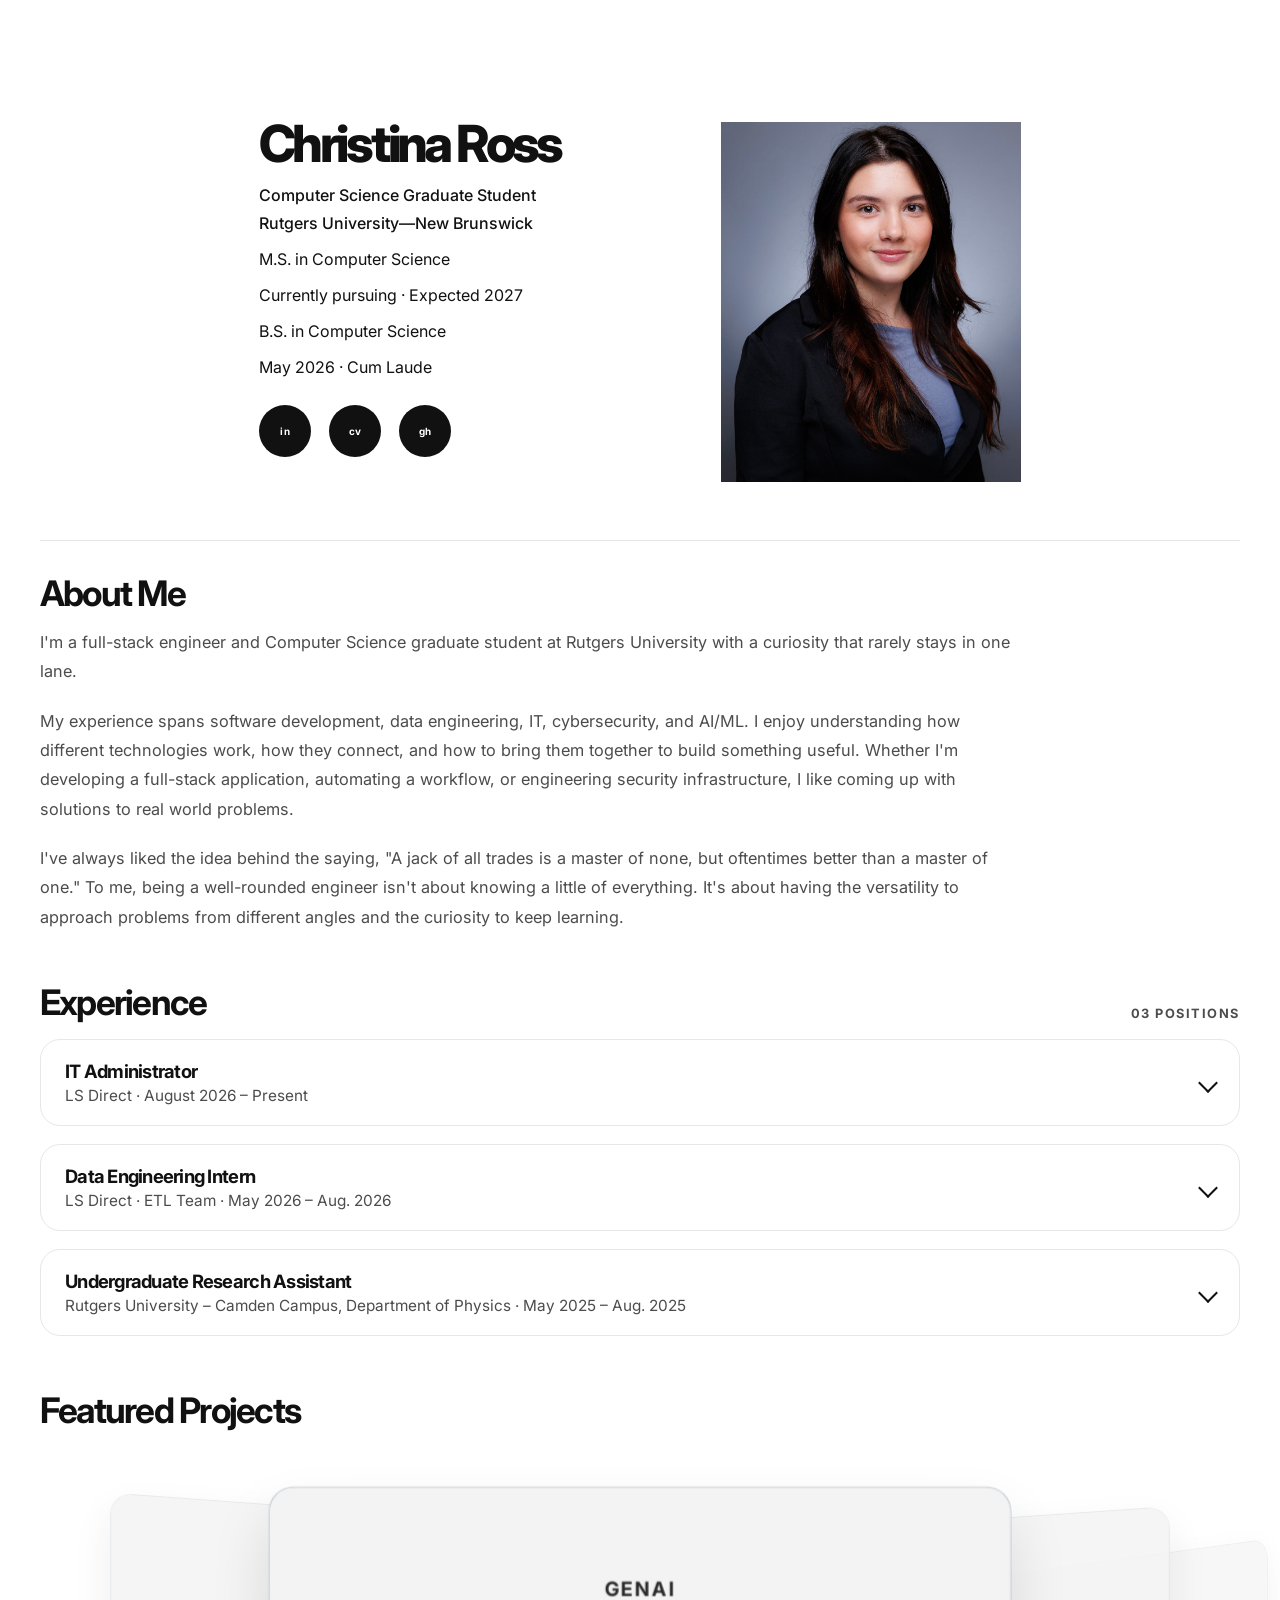
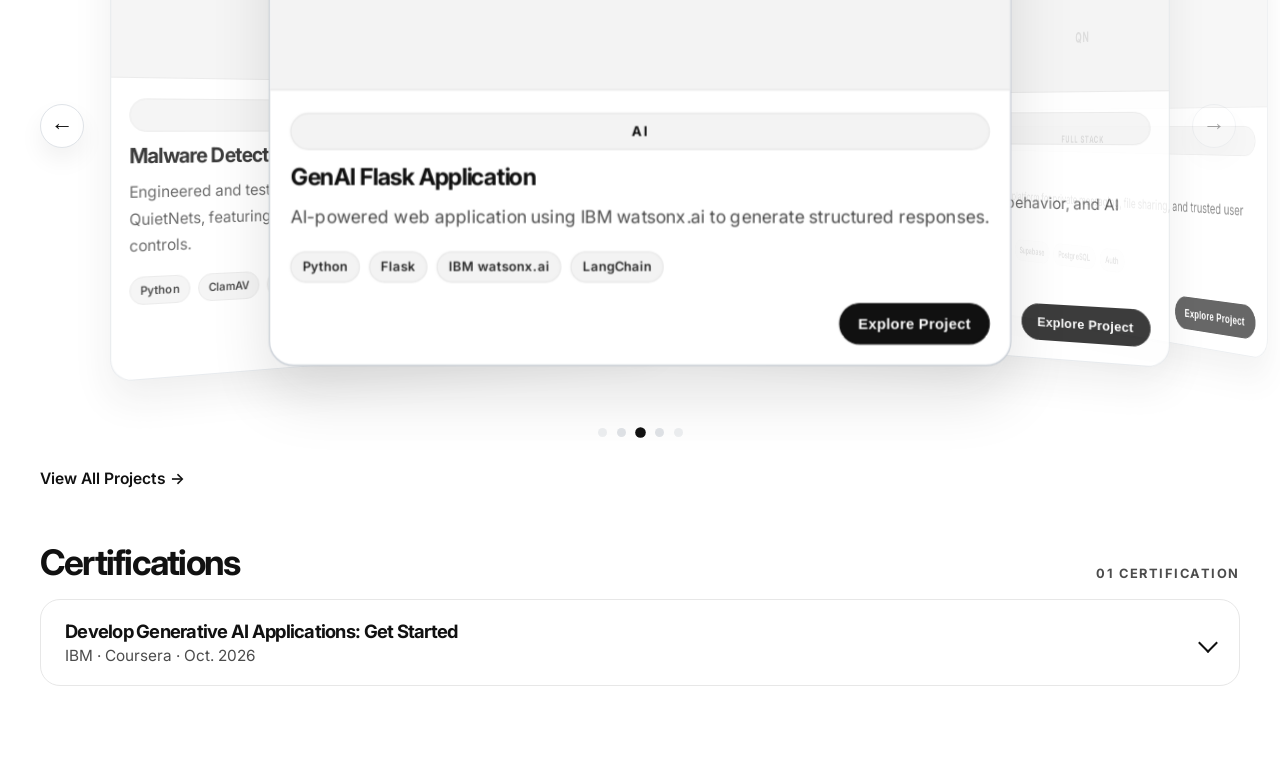
==== commit d2220b33: "Update portfolio: add IT Administrator role, research experience, and certifications Co-Authored-By:" ====
--- a/Resume Portfolio/index.html
+++ b/Resume Portfolio/index.html
@@ -65,24 +65,25 @@
         <section class="experience-section" aria-labelledby="experience-heading">
           <div class="section-header">
             <h2 id="experience-heading">Experience</h2>
-            <span class="position-count">02 Positions</span>
+            <span class="position-count">03 Positions</span>
           </div>
 
           <div class="experience-list">
             <details class="experience-item">
               <summary>
                 <div class="summary-main">
-                  <p class="job-title">Data Engineering Intern</p>
-                  <p class="company-line">LS Direct · Suffern, NY</p>
+                  <p class="job-title">IT Administrator</p>
+                  <p class="company-line">LS Direct · August 2026 – Present</p>
                 </div>
                 <span class="chevron" aria-hidden="true"></span>
               </summary>
               <div class="details-content">
                 <ul>
-                  <li>Built and maintained data pipelines to support reporting and operational workflows.</li>
-                  <li>Collaborated with cross-functional teams to clean, validate, and transform data for analytics use cases.</li>
-                  <li>Improved process efficiency by documenting systems, identifying bottlenecks, and supporting automation opportunities.</li>
-                  <li>Technologies: Python, SQL, ETL workflows, data validation, cloud tools, and reporting systems.</li>
+                  <li>Provide technical support and troubleshoot MFA authentication, VPN connectivity, Microsoft 365, and system access issues.</li>
+                  <li>Manage SFTP connections, configure client directory permissions, troubleshoot file transfers, and support server migrations.</li>
+                  <li>Communicate directly with clients to diagnose connectivity issues, identify root causes, and implement effective technical solutions.</li>
+                  <li>Develop and optimize an automated data removal dashboard to streamline removal requests, reduce manual processing, and improve workflow accuracy.</li>
+                  <li>Administer user accounts, access permissions, and client onboarding/offboarding processes to maintain secure and efficient access management.</li>
                 </ul>
               </div>
             </details>
@@ -90,17 +91,34 @@
             <details class="experience-item">
               <summary>
                 <div class="summary-main">
-                  <p class="job-title">IT Intern / Associate</p>
-                  <p class="company-line">Information Technology</p>
+                  <p class="job-title">Data Engineering Intern</p>
+                  <p class="company-line">LS Direct · ETL Team · May 2026 – Aug. 2026</p>
                 </div>
                 <span class="chevron" aria-hidden="true"></span>
               </summary>
               <div class="details-content">
                 <ul>
-                  <li>Supported day-to-day IT operations, troubleshooting technical issues and coordinating solutions for users.</li>
-                  <li>Helped maintain documentation, device support processes, and service requests to improve responsiveness.</li>
-                  <li>Worked with teams to improve system reliability, user support workflows, and operational efficiency.</li>
-                  <li>Technologies: troubleshooting workflows, system support, documentation, and service operations.</li>
+                  <li>Designed and developed production ETL pipelines using Python, Apache Airflow, BigQuery, and Google Cloud Storage to ingest and transform thousands of variables from two national datasets from U.S. Census API querying of BigQuery Census datasets.</li>
+                  <li>Utilized Phoenix, BettrData and MySQL to onboard clients by mapping, validating quality, and ingesting customer data for downstream analytics.</li>
+                  <li>Debugged and optimized Airflow DAGs and data pipelines across GCS, BigQuery, and dbt.</li>
+                </ul>
+              </div>
+            </details>
+
+            <details class="experience-item">
+              <summary>
+                <div class="summary-main">
+                  <p class="job-title">Undergraduate Research Assistant</p>
+                  <p class="company-line">Rutgers University – Camden Campus, Department of Physics · May 2025 – Aug. 2025</p>
+                </div>
+                <span class="chevron" aria-hidden="true"></span>
+              </summary>
+              <div class="details-content">
+                <ul>
+                  <li>Enhanced Python scripts to improve the process of hundreds of molecular simulation outputs in agarose chain separation.</li>
+                  <li>Improved analysis workflow by automating repetitive data processing tasks.</li>
+                  <li>Collaborated with graduate researchers to integrate code for machine learning biopolymer analysis.</li>
+                  <li>Featured on the <a href="https://sites.rutgers.edu/fang-lab/team/" target="_blank" rel="noreferrer">Fang Lab team page</a> (Rutgers University).</li>
                 </ul>
               </div>
             </details>
@@ -144,6 +162,36 @@
             </a>
           </div>
         </section>
+
+        <section class="certifications-section" aria-labelledby="certifications-heading">
+          <div class="section-header">
+            <h2 id="certifications-heading">Certifications</h2>
+            <span class="position-count">01 Certification</span>
+          </div>
+
+          <div class="experience-list">
+            <details class="experience-item">
+              <summary>
+                <div class="summary-main">
+                  <p class="job-title">Develop Generative AI Applications: Get Started</p>
+                  <p class="company-line">IBM · Coursera · Oct. 2026</p>
+                </div>
+                <span class="chevron" aria-hidden="true"></span>
+              </summary>
+              <div class="details-content">
+                <ul>
+                  <li>Master the basics of GenAI and the LangChain framework, focusing on how prompt engineering and in-context learning enhance AI interactions.</li>
+                  <li>Apply prompt templates, chains, and agents to create flexible and context-aware AI applications using LangChain's modular approach.</li>
+                  <li>Develop a GenAI web application with Flask, integrating advanced features such as JSON output parsing for structured AI responses.</li>
+                  <li>Evaluate and compare different language models to select the most suitable for specific use cases, ensuring optimal performance and reliability.</li>
+                </ul>
+                <div class="cert-links">
+                  <a href="https://coursera.org/verify/CYQ5AQUZKXWO" target="_blank" rel="noreferrer">Verify on Coursera</a>
+                </div>
+              </div>
+            </details>
+          </div>
+        </section>
       </main>
     </div>
 
@@ -178,8 +226,7 @@
           description:
             "AI-powered web application using IBM watsonx.ai to generate structured responses.",
           technologies: ["Python", "Flask", "IBM watsonx.ai", "LangChain"],
-          github: "#",
-          demo: "#",
+          tabs: ["overview", "tech"],
           overview:
             "This application combines a lightweight Flask backend with AI-driven prompting to generate structured, useful outputs for end users.",
           features: [
@@ -197,8 +244,6 @@
           description:
             "Interactive 3D environment featuring animated characters, NPC behavior, and AI integration.",
           technologies: ["Three.js", "JavaScript", "WebGL", "GLTF"],
-          github: "#",
-          demo: "#",
           overview:
             "A collaborative 3D environment where users explore a scene featuring animated entities, behavioral systems, and visually rich interactions.",
           features: [
@@ -216,7 +261,6 @@
           description:
             "Secure collaboration platform for private messaging, file sharing, and trusted user workflows.",
           technologies: ["Next.js", "TypeScript", "Supabase", "PostgreSQL", "Auth"],
-          github: "#",
           demo: "https://quietnets.vercel.app",
           overview:
             "QuietNets is a full-stack application focused on secure collaboration with private communication, controlled file-sharing, and reliable user access patterns.",
@@ -300,8 +344,6 @@
           description:
             "Engineered and tested a self-hosted malware detection pipeline integrated into QuietNets, featuring secure file quarantine, automated scanning, and access controls.",
           technologies: ["Python", "ClamAV", "Linux", "FastAPI", "Supabase"],
-          github: "#",
-          demo: "https://quietnets.vercel.app",
           overview:
             "This project addresses the core security challenge of safely handling uploaded files in a web application. I designed and implemented a self-hosted malware scanning pipeline for QuietNets that quarantines suspicious uploads, blocks unverified files, and enforces controlled release policies before content reaches end users.",
           subtitle: "Independent Security Engineering Project",
@@ -644,7 +686,7 @@
           { id: "security", label: "Security" },
           { id: "testing", label: "Testing" },
           { id: "tech", label: "Tech Stack" }
-        ];
+        ].filter((tab) => !currentProject.tabs || currentProject.tabs.includes(tab.id));
 
         projectDetailTabs.innerHTML = tabs
           .map(
@@ -792,8 +834,10 @@
         projectModalTitle.textContent = project.title;
         projectModalSubtitle.textContent = project.subtitle || project.description;
         projectModalCategory.textContent = project.category;
-        projectGithubLink.href = project.github;
-        projectDemoLink.href = project.demo;
+        projectGithubLink.href = project.github || "#";
+        projectGithubLink.hidden = !project.github;
+        projectDemoLink.href = project.demo || "#";
+        projectDemoLink.hidden = !project.demo;
         renderTabs();
         renderTabContent();
         projectModal.classList.add("is-visible");
--- a/Resume Portfolio/style.css
+++ b/Resume Portfolio/style.css
@@ -285,6 +285,24 @@
   margin-top: 4px;
 }
 
+.details-content a {
+  color: var(--text);
+  text-decoration: underline;
+  text-underline-offset: 3px;
+}
+
+.certifications-section {
+  padding-top: 56px;
+}
+
+.cert-links {
+  display: flex;
+  flex-wrap: wrap;
+  gap: 20px;
+  margin-top: 16px;
+  font-weight: 600;
+}
+
 .projects-section {
   padding-top: 56px;
 }
@@ -837,6 +855,11 @@
   transition: border-color 0.2s ease, transform 0.2s ease;
 }
 
+.modal-links a[hidden],
+.modal-links:not(:has(a:not([hidden]))) {
+  display: none;
+}
+
 .modal-links a:hover {
   border-color: #c7ced6;
   transform: translateY(-1px);
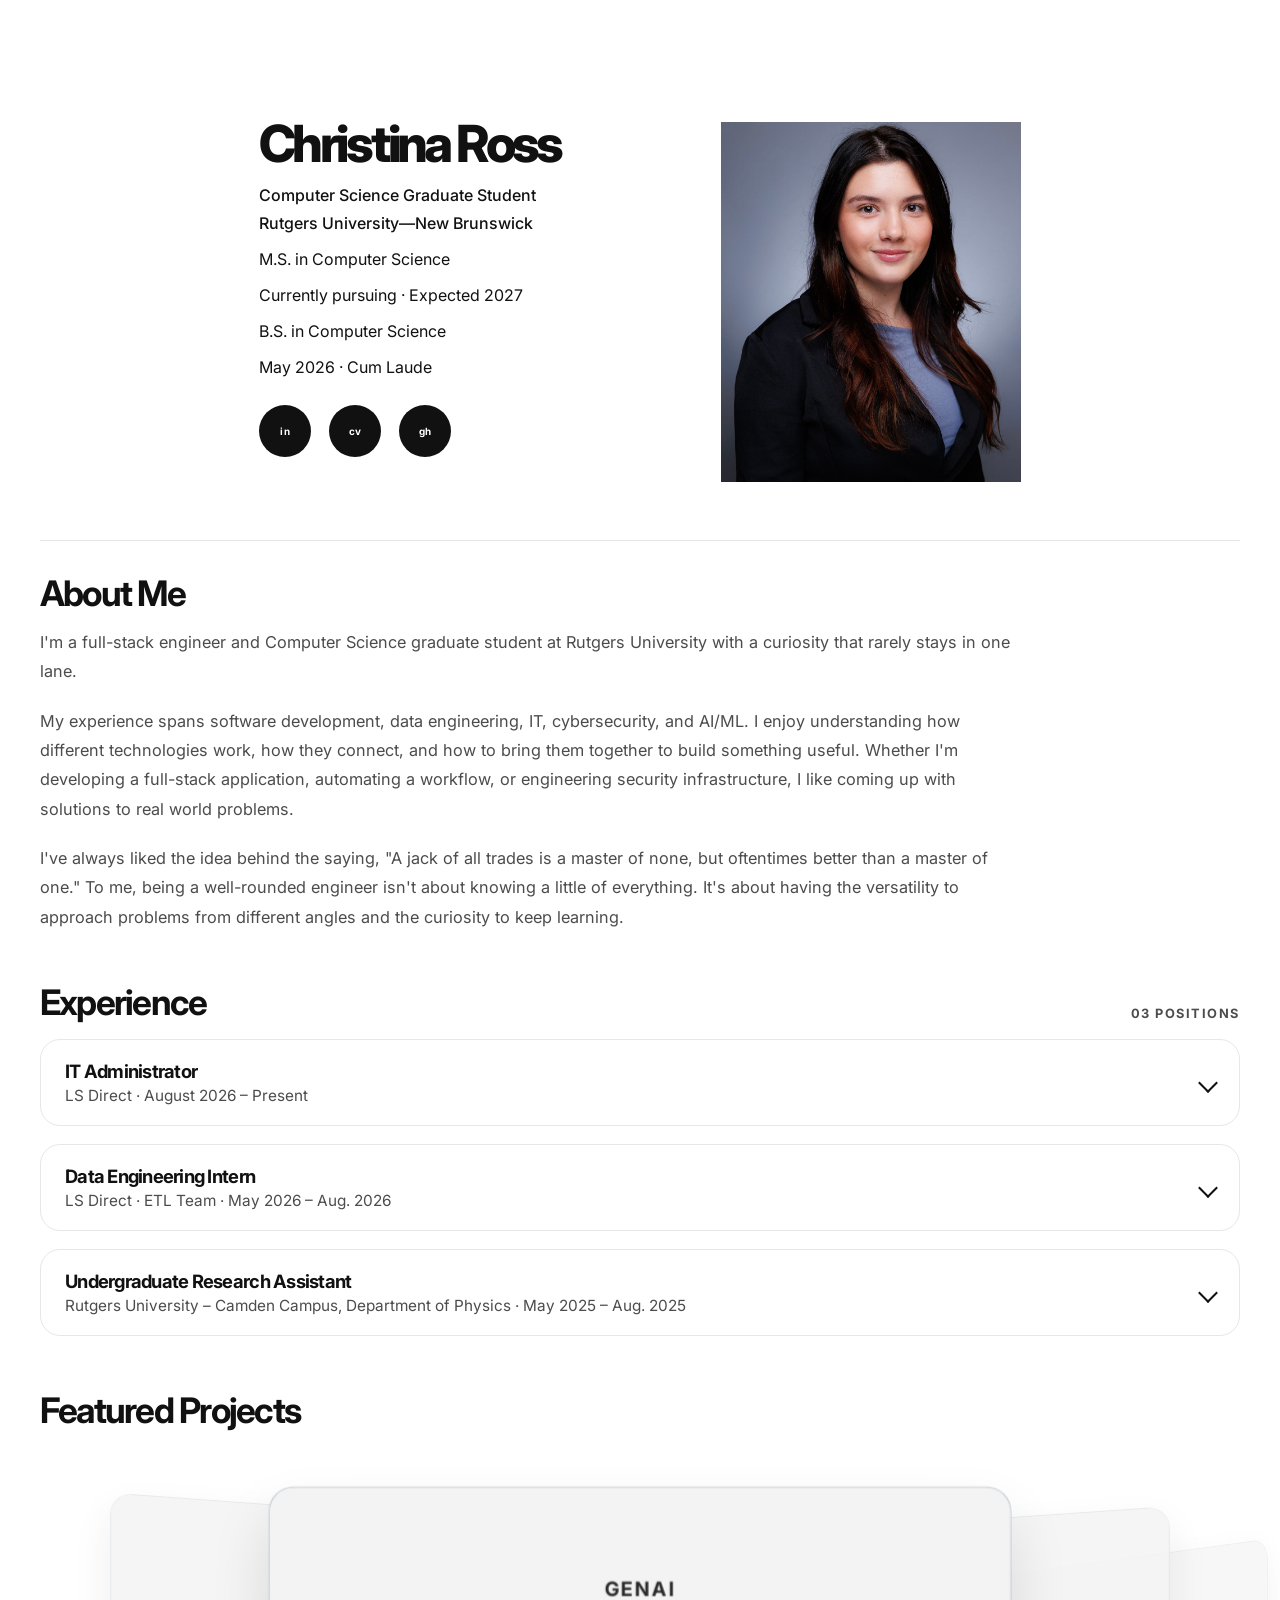
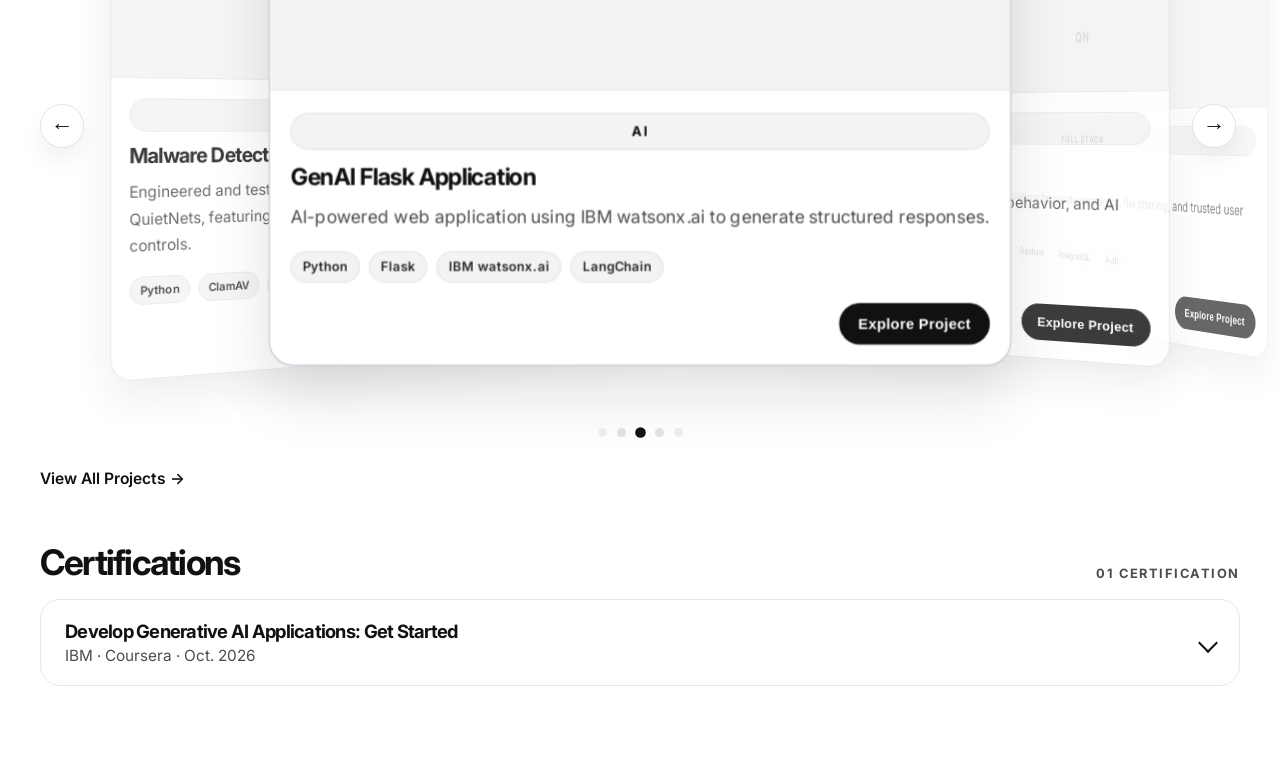
==== commit 16425053: "Cache-bust stylesheet and keep carousel arrows above project cards Co-Authored-By: Claude Opus 5.5 <" ====
--- a/Resume Portfolio/index.html
+++ b/Resume Portfolio/index.html
@@ -14,7 +14,7 @@
       href="https://fonts.googleapis.com/css2?family=Inter:wght@400;500;600;700;800;900&display=swap"
       rel="stylesheet"
     />
-    <link rel="stylesheet" href="style.css" />
+    <link rel="stylesheet" href="style.css?v=20261104" />
   </head>
   <body>
     <div class="page-shell">
--- a/Resume Portfolio/style.css
+++ b/Resume Portfolio/style.css
@@ -502,6 +502,8 @@
   cursor: pointer;
   box-shadow: 0 12px 24px rgba(17, 17, 17, 0.06);
   transition: transform 0.2s ease, border-color 0.2s ease;
+  position: relative;
+  z-index: 20;
 }
 
 .project-nav:hover,
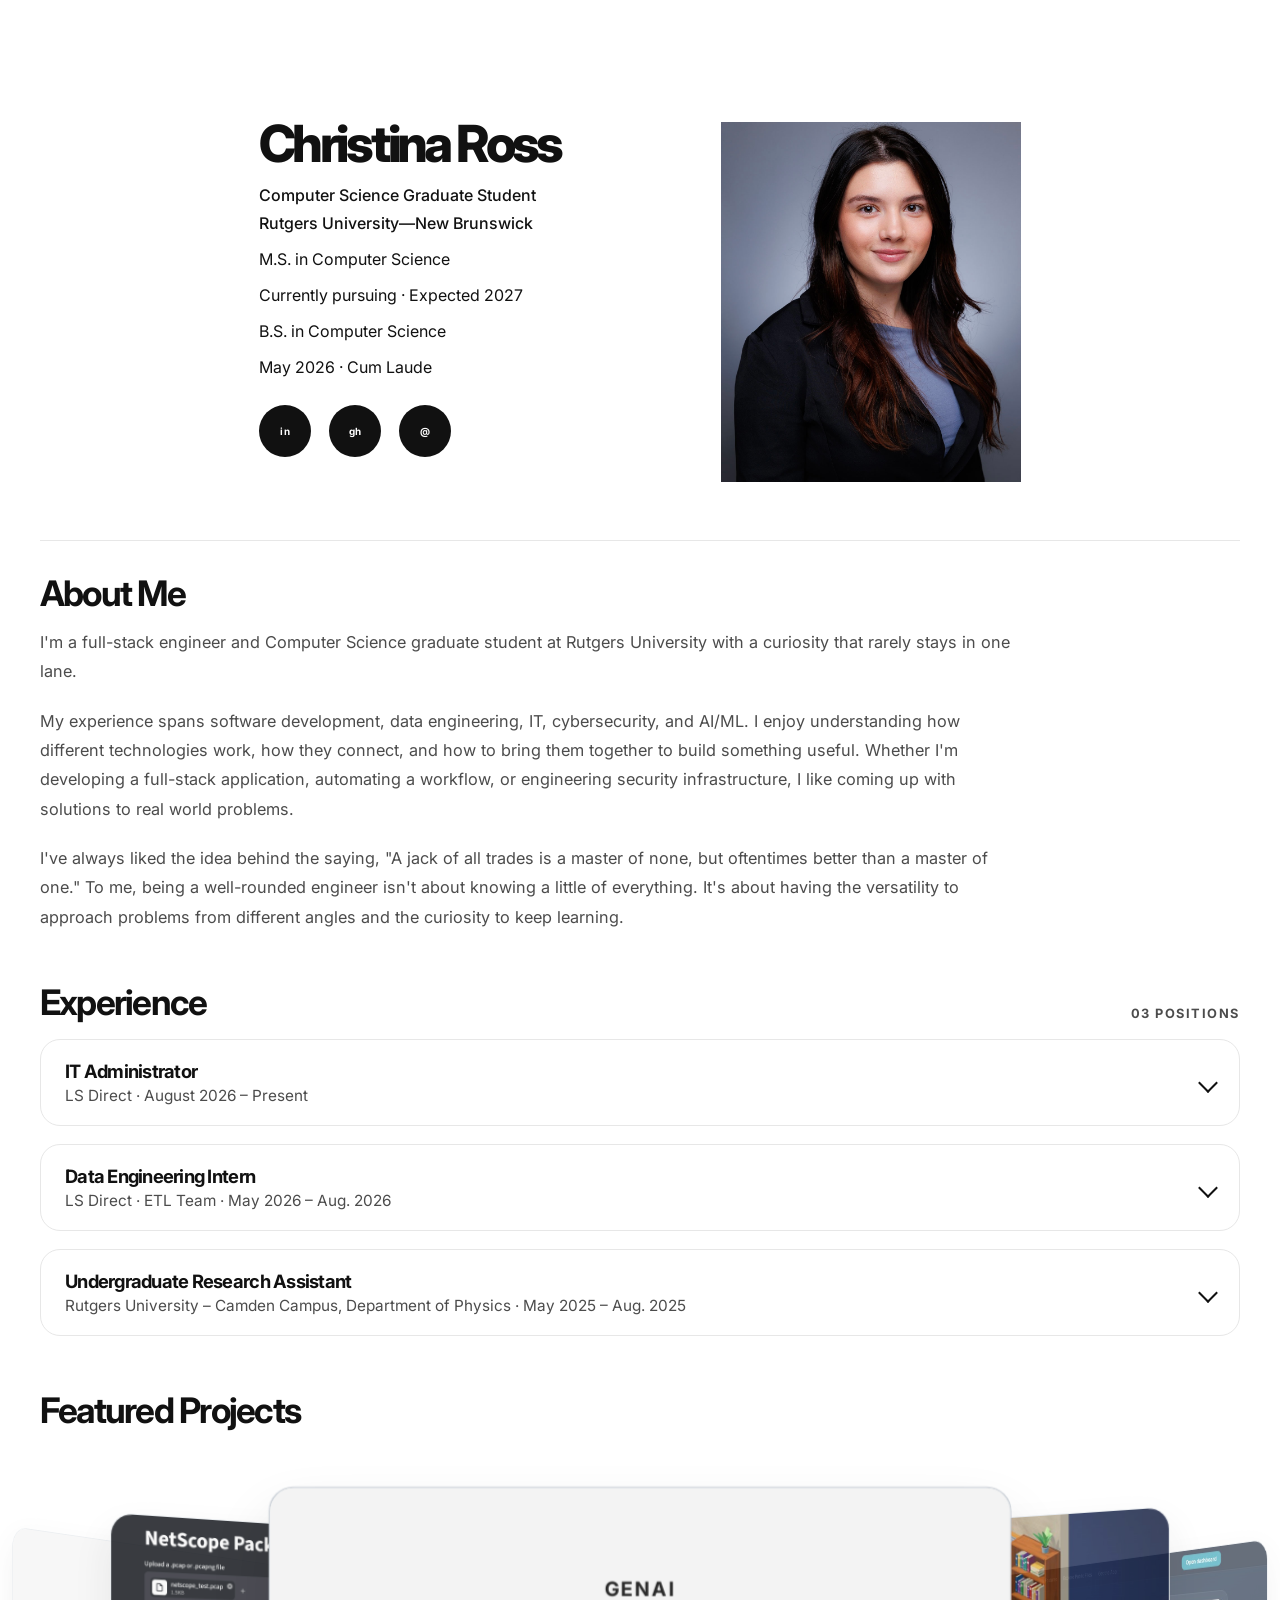
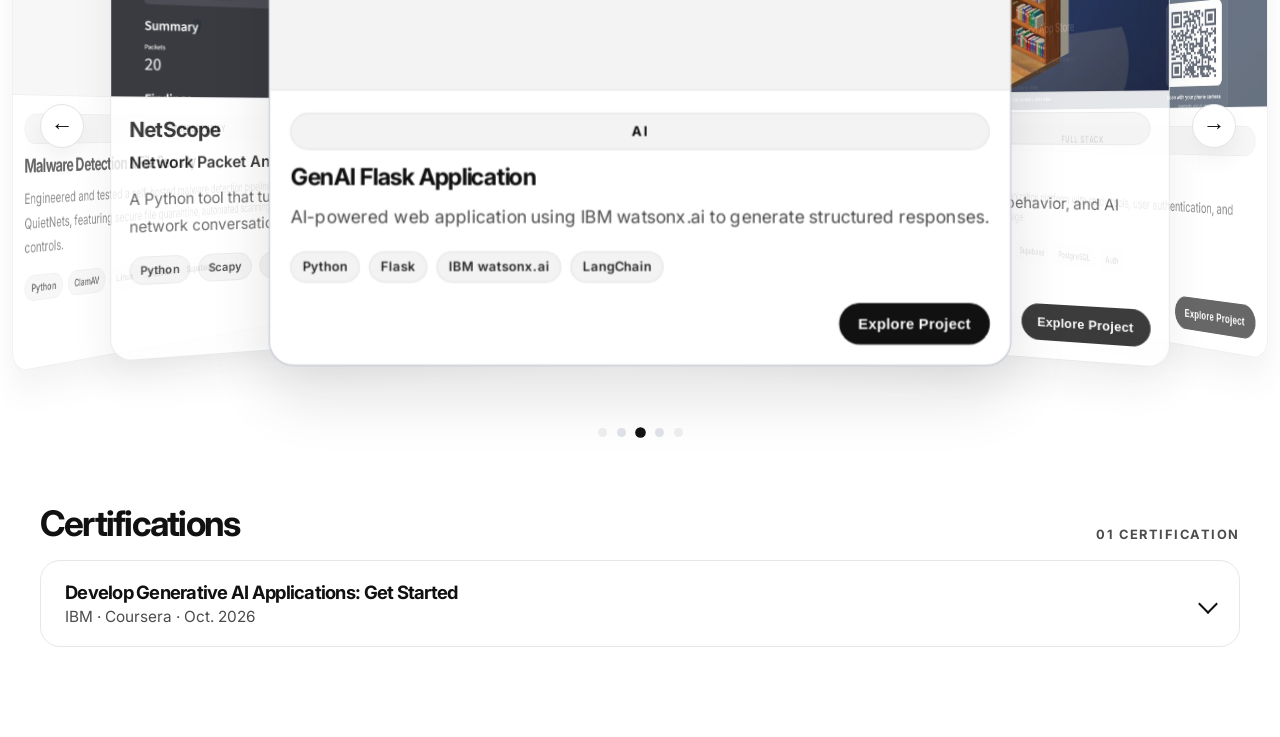
==== commit 123d9e82: "Add NetScope project, project preview images, email link, and 3D game contribution tab - Add NetScop" ====
--- a/Resume Portfolio/index.html
+++ b/Resume Portfolio/index.html
@@ -14,7 +14,7 @@
       href="https://fonts.googleapis.com/css2?family=Inter:wght@400;500;600;700;800;900&display=swap"
       rel="stylesheet"
     />
-    <link rel="stylesheet" href="style.css?v=20261104" />
+    <link rel="stylesheet" href="style.css?v=20261106b" />
   </head>
   <body>
     <div class="page-shell">
@@ -33,8 +33,8 @@
 
           <nav class="social-links" aria-label="Links">
             <a href="https://www.linkedin.com/in/christina-a-ross-0234b2216/" target="_blank" rel="noreferrer" aria-label="LinkedIn" class="icon-circle">in</a>
-            <a href="#" aria-label="Resume" class="icon-circle">cv</a>
             <a href="https://github.com/Christinaaross" target="_blank" rel="noreferrer" aria-label="GitHub" class="icon-circle">gh</a>
+            <a href="#" id="email-link" aria-label="Email" class="icon-circle">@</a>
           </nav>
 
         </div>
@@ -79,11 +79,10 @@
               </summary>
               <div class="details-content">
                 <ul>
-                  <li>Provide technical support and troubleshoot MFA authentication, VPN connectivity, Microsoft 365, and system access issues.</li>
-                  <li>Manage SFTP connections, configure client directory permissions, troubleshoot file transfers, and support server migrations.</li>
-                  <li>Communicate directly with clients to diagnose connectivity issues, identify root causes, and implement effective technical solutions.</li>
-                  <li>Develop and optimize an automated data removal dashboard to streamline removal requests, reduce manual processing, and improve workflow accuracy.</li>
-                  <li>Administer user accounts, access permissions, and client onboarding/offboarding processes to maintain secure and efficient access management.</li>
+                  <li>Administer SFTP user and service accounts, handle SSH keys, client directory permissions, and SmartDash credentials to manage secure file transfers and application access.</li>
+                  <li>Collaborate with clients and internal teams to resolve application access issues and support SFTP server migrations.</li>
+                  <li>Develop and optimize an automated data removal dashboard to streamline removal requests and reduce manual processing.</li>
+                  <li>Troubleshoot client SFTP connectivity issues involving DNS resolution, TCP ports, firewall restrictions, SSH key authentication, and access permissions to support secure, reliable file transfers.</li>
                 </ul>
               </div>
             </details>
@@ -98,9 +97,12 @@
               </summary>
               <div class="details-content">
                 <ul>
-                  <li>Designed and developed production ETL pipelines using Python, Apache Airflow, BigQuery, and Google Cloud Storage to ingest and transform thousands of variables from two national datasets from U.S. Census API querying of BigQuery Census datasets.</li>
-                  <li>Utilized Phoenix, BettrData and MySQL to onboard clients by mapping, validating quality, and ingesting customer data for downstream analytics.</li>
-                  <li>Debugged and optimized Airflow DAGs and data pipelines across GCS, BigQuery, and dbt.</li>
+                  <li><strong>Automated Census pipelines:</strong> Researched, designed, and developed Python and Apache Airflow pipelines to collect U.S. Census demographic, business, retail, labor, and population data for downstream reporting and analysis.</li>
+                  <li><strong>Cloud data integration:</strong> Connected Census API ingestion with Google Cloud Storage and BigQuery external tables, making public datasets available for transformation and analysis.</li>
+                  <li><strong>Data transformation:</strong> Built and staged dbt models to clean, validate, and organize raw data into structured datasets for analytical use.</li>
+                  <li><strong>Data discovery and quality:</strong> Reviewed data fields and relationships between tables to assess dataset suitability and identify quality issues before downstream use.</li>
+                  <li><strong>Client onboarding and migration support:</strong> Supported a client&rsquo;s transition to STORIS by updating ingestion configurations, processing historical files, validating incoming data, and confirming that the new feed loaded successfully.</li>
+                  <li><strong>Testing and debugging:</strong> Investigated data and code issues across ingestion and transformation workflows, debugged pipeline failures, and verified that files and records loaded correctly.</li>
                 </ul>
               </div>
             </details>
@@ -156,11 +158,6 @@
 
           <div class="project-pagination" id="project-pagination" aria-label="Project carousel pages"></div>
 
-          <div class="projects-footer">
-            <a href="#" class="view-all-link" aria-label="View all projects">
-              View All Projects <span aria-hidden="true">→</span>
-            </a>
-          </div>
         </section>
 
         <section class="certifications-section" aria-labelledby="certifications-heading">
@@ -218,6 +215,15 @@
     </div>
 
     <script>
+      // Assemble the email address at runtime so it isn't plain text in the HTML.
+      (function () {
+        const emailLink = document.getElementById("email-link");
+        if (!emailLink) return;
+        const address = ["an.christina.ross", "gmail.com"].join(String.fromCharCode(64));
+        emailLink.href = "mailto:" + address;
+        emailLink.title = address;
+      })();
+
       const projects = [
         {
           id: "genai-flask-application",
@@ -244,6 +250,50 @@
           description:
             "Interactive 3D environment featuring animated characters, NPC behavior, and AI integration.",
           technologies: ["Three.js", "JavaScript", "WebGL", "GLTF"],
+          tabs: ["overview", "contribution"],
+          demo: "https://antarathapliyal31.github.io/ai_visual_project/harness/play.html",
+          contributionHtml: `
+            <h4>Owner NPC behavior</h4>
+            <div class="modal-section">
+              <h4>The Problem</h4>
+              <p>Make the owner react realistically to the cat’s noise—wake up gradually, investigate, and spot the cat only when it’s visible.</p>
+            </div>
+            <div class="modal-section">
+              <h4>My Approach</h4>
+              <ul>
+                <li><strong>Wake stages:</strong> Connect the wake meter to five stages: asleep → stirring → sitting up → standing → awake.</li>
+                <li><strong>Add behavior:</strong> Make the owner investigate noises, search when they’re loud, check hiding spots, and return to bed when it’s quiet.</li>
+              </ul>
+            </div>
+            <div class="modal-section">
+              <h4>The Challenge</h4>
+              <p>The challenge is making the NPC investigate the sound and then find the cat realistically.</p>
+              <ul>
+                <li><strong>Go toward the sound:</strong> Save where the noise happened and move the owner there.</li>
+                <li><strong>Look for the cat:</strong> Check whether the cat is in view and whether furniture blocks it.</li>
+                <li><strong>If spotted:</strong> Follow the cat, updating its location while visible.</li>
+                <li><strong>If it hides:</strong> Search its last visible location and nearby hiding spots, then return to bed if nothing is found.</li>
+              </ul>
+            </div>
+            <div class="modal-section">
+              <h4>How It Works</h4>
+              <ul>
+                <li><strong>How does the NPC wake up?</strong> Noise increases a wake meter, moving it through asleep, stirring, sitting up, standing, and awake.</li>
+                <li><strong>How does the NPC decide what to do?</strong> A behavior tree selects actions based on its wake stage and noise.</li>
+                <li><strong>How does it see the cat?</strong> A viewing cone is for direction, and line-of-sight rays check whether furniture blocks the cat.</li>
+                <li><strong>How does it move around furniture?</strong> It uses A* pathfinding between 12 waypoints.</li>
+                <li><strong>Does distance affect its reaction?</strong> Yes—the same noise has a stronger effect near the bed than across the room.</li>
+              </ul>
+            </div>
+            <div class="modal-section">
+              <h4>Improvements to the NPC’s Behavior</h4>
+              <ul>
+                <li><strong>Better error handling:</strong> Improve the behavior tree so the owner can recover when a path is blocked, a destination is unreachable, or an action fails.</li>
+                <li><strong>Track the cat’s last known position:</strong> Update the cat’s location while it’s visible. When it hides, investigate where it was last seen instead of knowing its hidden location.</li>
+                <li><strong>More realistic searching:</strong> Check nearby hiding spots, then return to bed if the cat isn’t found and no new noises occur.</li>
+              </ul>
+            </div>
+          `,
           overview:
             "A collaborative 3D environment where users explore a scene featuring animated entities, behavioral systems, and visually rich interactions.",
           features: [
@@ -252,6 +302,9 @@
             "Asset-driven design with GLTF models",
             "Interactive environment built for exploration and play"
           ],
+          previewImage: "3d-game-preview.jpg",
+          previewAlt: "3D game scene of the owner chasing the cat through an isometric bedroom",
+          previewPosition: "center 55%",
           previewLabel: "3D"
         },
         {
@@ -259,18 +312,18 @@
           title: "QuietNets",
           category: "FULL STACK",
           description:
-            "Secure collaboration platform for private messaging, file sharing, and trusted user workflows.",
+            "Productivity and organization platform with study tools, user authentication, and secure cloud file storage.",
           technologies: ["Next.js", "TypeScript", "Supabase", "PostgreSQL", "Auth"],
           demo: "https://quietnets.vercel.app",
           overview:
-            "QuietNets is a full-stack application focused on secure collaboration with private communication, controlled file-sharing, and reliable user access patterns.",
+            "QuietNets is a full-stack application with study and organization tools, user authentication, and secure cloud file storage.",
           subtitle: "Security-first collaboration platform",
           sections: {
             overview: {
               heading: "Project overview",
               body: [
                 "QuietNets was designed as a secure collaboration and file-sharing platform with strong emphasis on user trust, access control, and privacy-aware workflows.",
-                "The application brings together messaging, secure content exchange, and user account systems in a single experience shaped around reliability and safe handling of uploaded data.",
+                "The application brings together study and organization tools, file storage, and user account systems in a single experience shaped around reliability and safe handling of uploaded data.",
                 "I focused on designing a platform that balances usability with production-level security practices and system resilience."
               ],
               bullets: [
@@ -281,7 +334,7 @@
               ],
               quietNets: {
                 title: "Product focus",
-                text: "QuietNets is a user-facing platform that combines secure communication and file handling in an approachable, collaborative experience while maintaining a strong engineering emphasis on safety and reliability."
+                text: "QuietNets is a user-facing platform that combines study and organization tools with secure file handling in an approachable experience while maintaining a strong engineering emphasis on safety and reliability."
               }
             },
             architecture: {
@@ -291,7 +344,7 @@
                 { title: "API layer", subtitle: "Secure request handling", icon: "⚙️" },
                 { title: "Data storage", subtitle: "Supabase + PostgreSQL", icon: "🗄️" },
                 { title: "Access control", subtitle: "RLS and auth policies", icon: "🔐" },
-                { title: "User workflows", subtitle: "Messaging and file sharing", icon: "✅" }
+                { title: "User workflows", subtitle: "Study tools and file storage", icon: "✅" }
               ]
             },
             security: {
@@ -335,6 +388,8 @@
               ]
             }
           },
+          previewImage: "quietnets-preview.jpg",
+          previewAlt: "QuietNets install page with setup steps for iPhone, Android, Windows, and Mac",
           previewLabel: "QN"
         },
         {
@@ -424,6 +479,52 @@
             }
           },
           previewLabel: "🛡️"
+        },
+        {
+          id: "netscope",
+          title: "NetScope",
+          cardSubtitle: "Network Packet Analyzer",
+          modalTitle: "NetScope — Network Packet Analyzer",
+          subtitle: "",
+          description:
+            "A Python tool that turns packet captures into readable traffic summaries, groups network conversations, and flags TCP resets and unanswered connection attempts.",
+          technologies: ["Python", "Scapy", "Streamlit", "IPv4/IPv6"],
+          tabs: ["overview"],
+          cardButtonLabel: "View Project →",
+          github: "https://github.com/Christinaaross/Network-Packet-Analyzer",
+          githubLabel: "View Source on GitHub",
+          overviewHtml: `
+            <p>NetScope helps users inspect captured network traffic through a simple Streamlit dashboard. It reads <code>.pcap</code> and <code>.pcapng</code> files, organizes packet metadata into conversations, and highlights basic TCP connectivity issues.</p>
+            <div class="modal-section">
+              <h4>Why I Built It</h4>
+              <p>My IT work involves troubleshooting client connectivity and secure file transfers. I built NetScope to deepen my understanding of networking protocols, strengthen my Python skills, and explore how packet-level evidence can support troubleshooting.</p>
+            </div>
+            <div class="modal-section">
+              <h4>What It Does</h4>
+              <ul>
+                <li><strong>Parses packet captures:</strong> Reads <code>.pcap</code> and <code>.pcapng</code> files using Scapy, supporting both IPv4 and IPv6.</li>
+                <li><strong>Extracts packet metadata:</strong> Identifies source and destination IP addresses, ports, timestamps, protocols, and TCP flags.</li>
+                <li><strong>Groups conversations:</strong> Organizes related packets into flows so users can follow communication between endpoints.</li>
+                <li><strong>Highlights TCP issues:</strong> Flags TCP resets and SYN packets without a matching SYN-ACK in the capture.</li>
+                <li><strong>Displays and exports results:</strong> Presents traffic summaries and diagnostic findings in Streamlit, with JSON and HTML report exports.</li>
+              </ul>
+            </div>
+            <div class="modal-section">
+              <h4>How It Works</h4>
+              <p>Uploaded captures are parsed into a consistent packet format, grouped into conversations, and evaluated using predefined diagnostic rules. The dashboard displays the resulting summaries and findings.</p>
+            </div>
+            <div class="modal-section">
+              <h4>Current Scope</h4>
+              <p>NetScope analyzes uploaded captures using rule-based diagnostics. Its findings describe what is visible in the capture; an unanswered connection attempt alone does not establish its cause or indicate malicious activity.</p>
+            </div>
+            <div class="modal-section">
+              <h4>Technologies</h4>
+              <p>Python · Scapy · Streamlit<br />Capture formats: PCAP / PCAPNG<br />Network support: IPv4 / IPv6<br />Report exports: JSON / HTML</p>
+            </div>
+          `,
+          previewImage: "netscope-preview.png",
+          previewAlt: "NetScope dashboard showing packet, flow, and findings summary",
+          previewLabel: "📡"
         }
       ];
 
@@ -553,19 +654,22 @@
 
         const preview = document.createElement("div");
         preview.className = "project-preview";
-        preview.innerHTML = `<span class="project-preview-icon">${project.previewLabel}</span>`;
+        preview.innerHTML = project.previewImage
+          ? `<img class="project-preview-image" src="${project.previewImage}" alt="${project.previewAlt || project.title}"${project.previewPosition ? ` style="object-position: ${project.previewPosition}"` : ""} loading="lazy" draggable="false" />`
+          : `<span class="project-preview-icon">${project.previewLabel}</span>`;
 
         const content = document.createElement("div");
         content.className = "project-content";
         content.innerHTML = `
-          <div class="project-category">${project.category}</div>
+          ${project.category ? `<div class="project-category">${project.category}</div>` : ""}
           <h3>${project.title}</h3>
+          ${project.cardSubtitle ? `<p class="project-card-subtitle">${project.cardSubtitle}</p>` : ""}
           <p>${project.description}</p>
           <div class="tech-tags">
             ${project.technologies.map((tag) => `<span>${tag}</span>`).join("")}
           </div>
           <div class="project-card-actions">
-            <button type="button" class="project-explore-button">Explore Project</button>
+            <button type="button" class="project-explore-button">${project.cardButtonLabel || "Explore Project"}</button>
           </div>
         `;
 
@@ -682,6 +786,7 @@
       function renderTabs() {
         const tabs = [
           { id: "overview", label: "Overview" },
+          { id: "contribution", label: "My Contribution" },
           { id: "architecture", label: "Architecture" },
           { id: "security", label: "Security" },
           { id: "testing", label: "Testing" },
@@ -712,11 +817,23 @@
         const sections = getProjectSections(currentProject);
         const sectionContent = sections[activeTab];
 
-        if (!sectionContent) return;
+        if (activeTab === "contribution") {
+          projectTabPanels.innerHTML = `
+            <div class="tab-panel active">
+              <div class="project-kicker">My Contribution</div>
+              ${currentProject.contributionHtml || ""}
+            </div>
+          `;
+          return;
+        }
+
+        if (!sectionContent && !(activeTab === "overview" && currentProject.overviewHtml)) return;
 
         const generated = [];
 
-        if (activeTab === "overview") {
+        if (activeTab === "overview" && currentProject.overviewHtml) {
+          generated.push(`<div class="tab-panel active">${currentProject.overviewHtml}</div>`);
+        } else if (activeTab === "overview") {
           generated.push(`
             <div class="tab-panel active">
               <div class="project-kicker">Overview</div>
@@ -831,9 +948,12 @@
       function openProjectDetails(project) {
         currentProject = project;
         activeTab = "overview";
-        projectModalTitle.textContent = project.title;
-        projectModalSubtitle.textContent = project.subtitle || project.description;
-        projectModalCategory.textContent = project.category;
+        projectModalTitle.textContent = project.modalTitle || project.title;
+        projectModalSubtitle.textContent = project.subtitle ?? project.description;
+        projectModalSubtitle.hidden = !projectModalSubtitle.textContent;
+        projectModalCategory.textContent = project.category || "";
+        projectModalCategory.hidden = !project.category;
+        projectGithubLink.textContent = project.githubLabel || "GitHub Repository";
         projectGithubLink.href = project.github || "#";
         projectGithubLink.hidden = !project.github;
         projectDemoLink.href = project.demo || "#";
--- a/Resume Portfolio/style.css
+++ b/Resume Portfolio/style.css
@@ -968,3 +968,28 @@
     margin-top: 32px;
   }
 }
+
+.project-content .project-card-subtitle {
+  margin: -4px 0 10px;
+  color: var(--text);
+  font-weight: 600;
+  font-size: 1rem;
+}
+
+.project-modal-category[hidden],
+.project-subtitle[hidden] {
+  display: none;
+}
+
+.project-preview {
+  overflow: hidden;
+}
+
+.project-preview-image {
+  width: 100%;
+  height: 100%;
+  object-fit: cover;
+  object-position: top left;
+  display: block;
+  user-select: none;
+}
